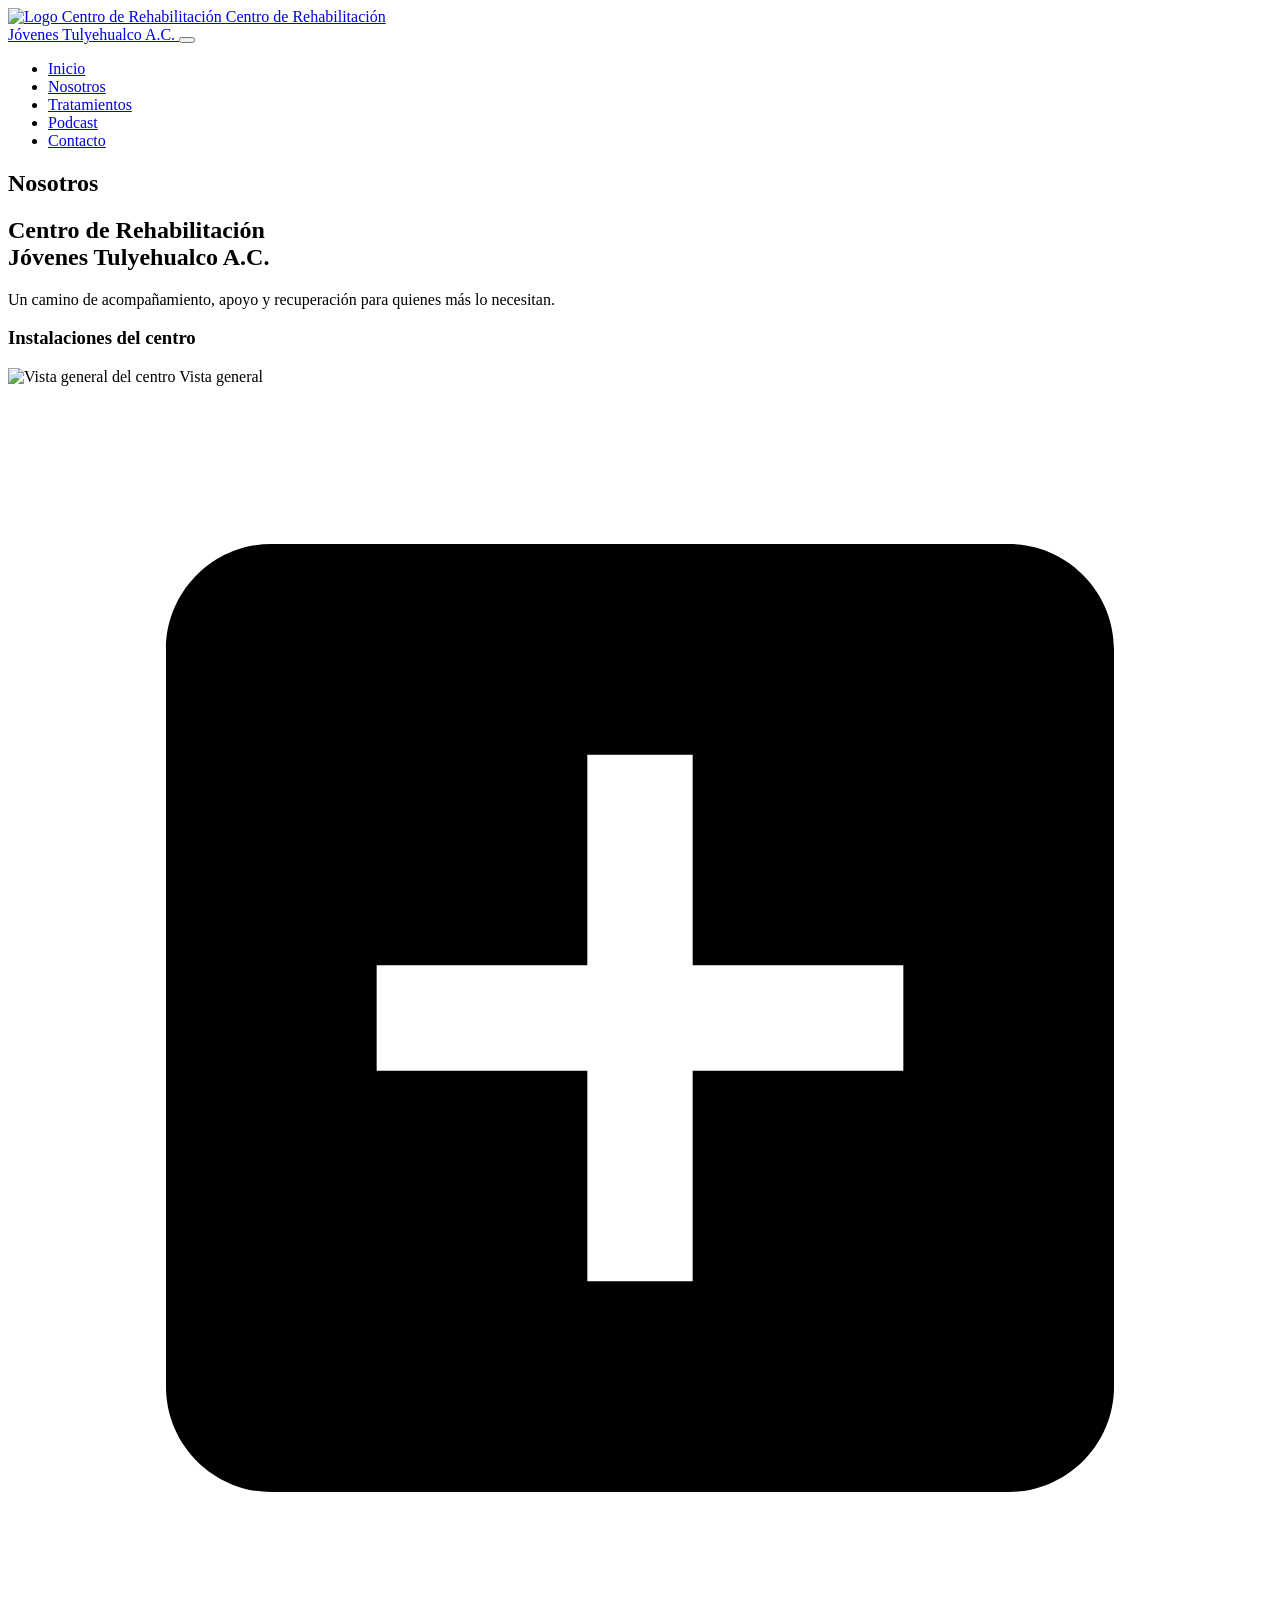
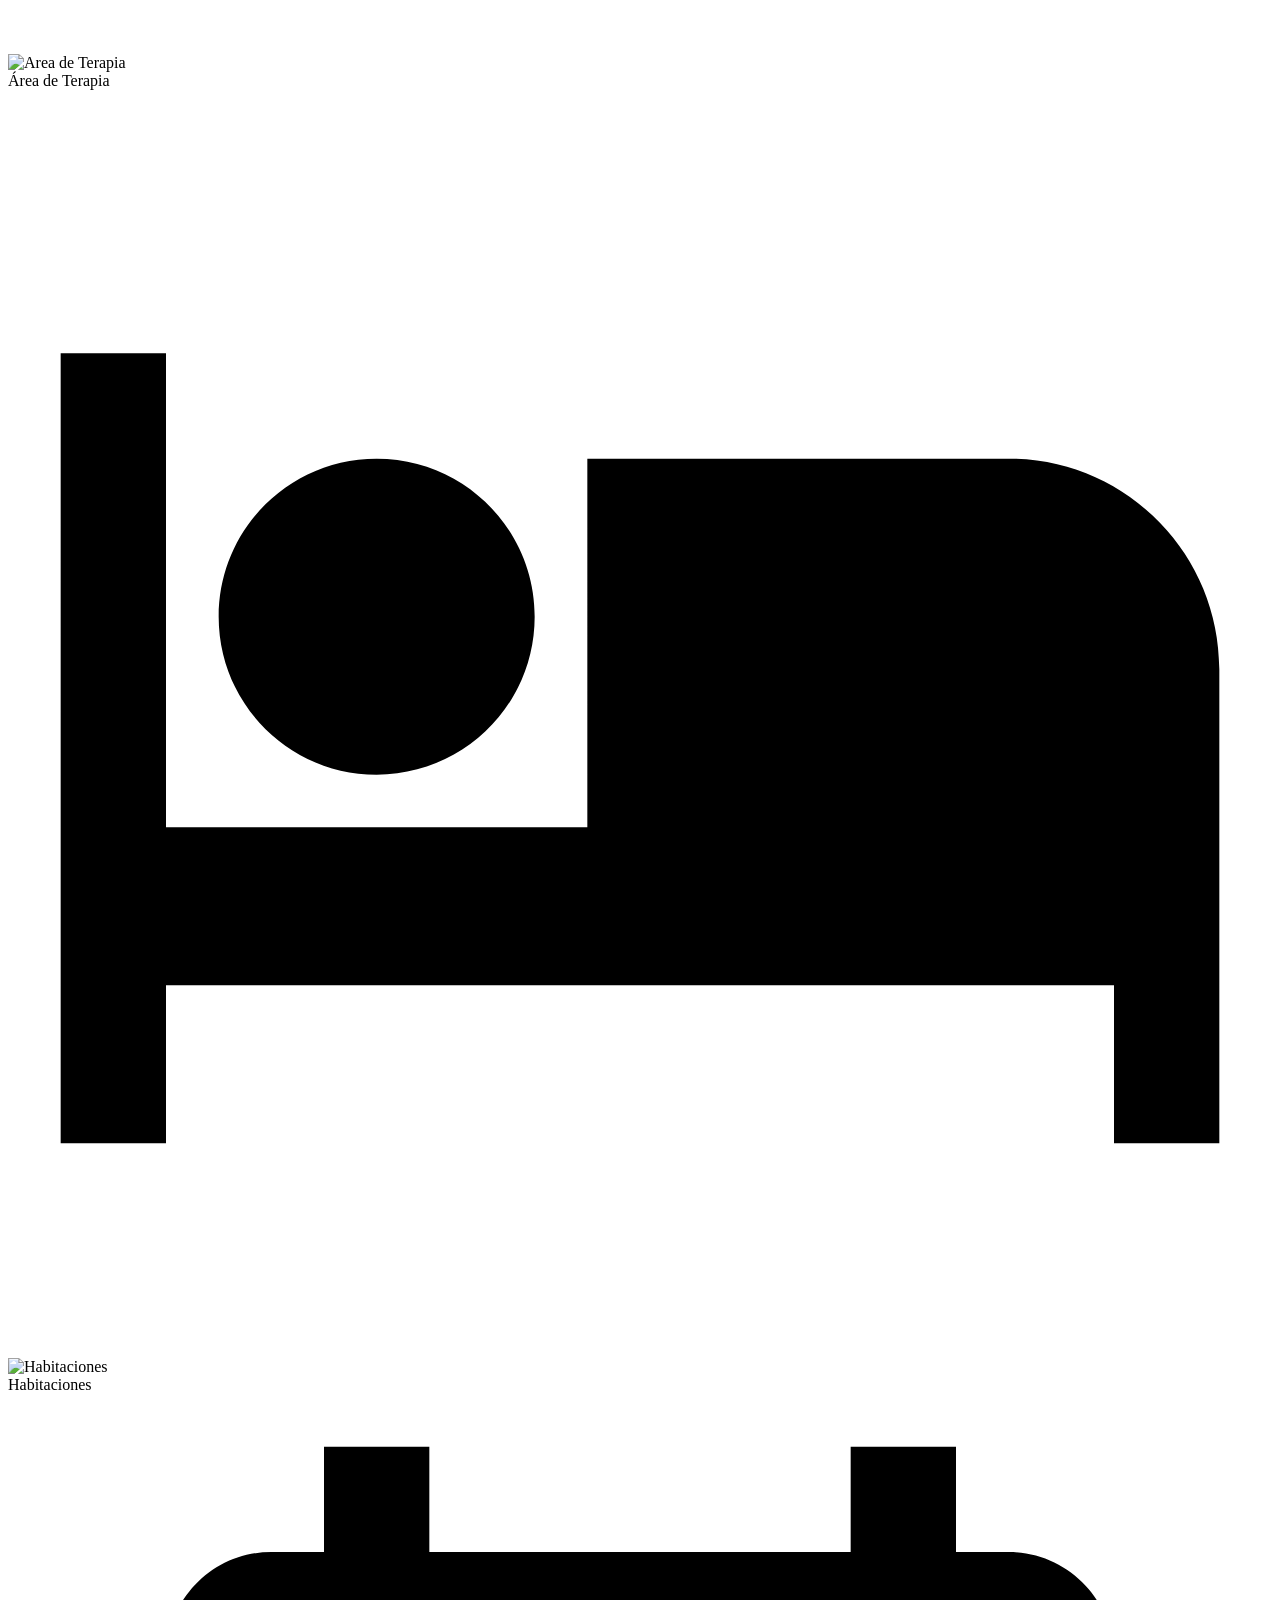
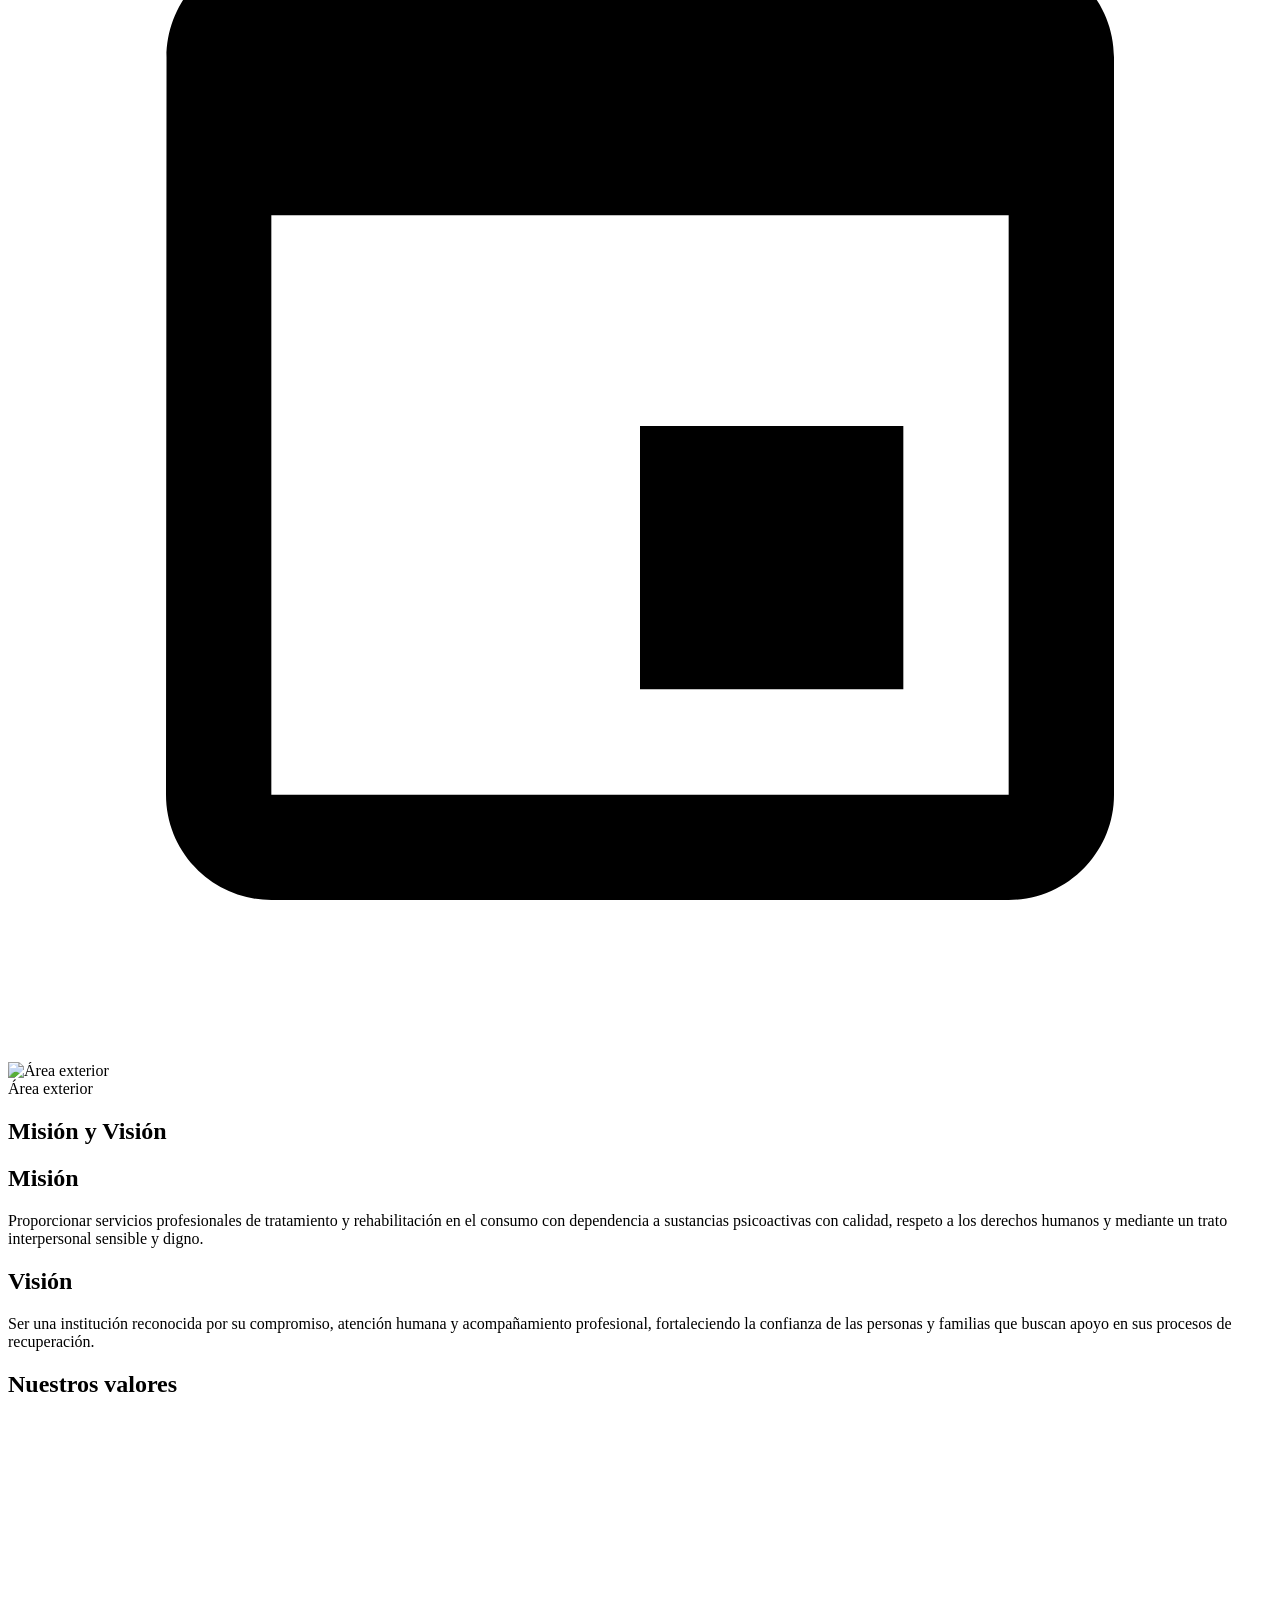
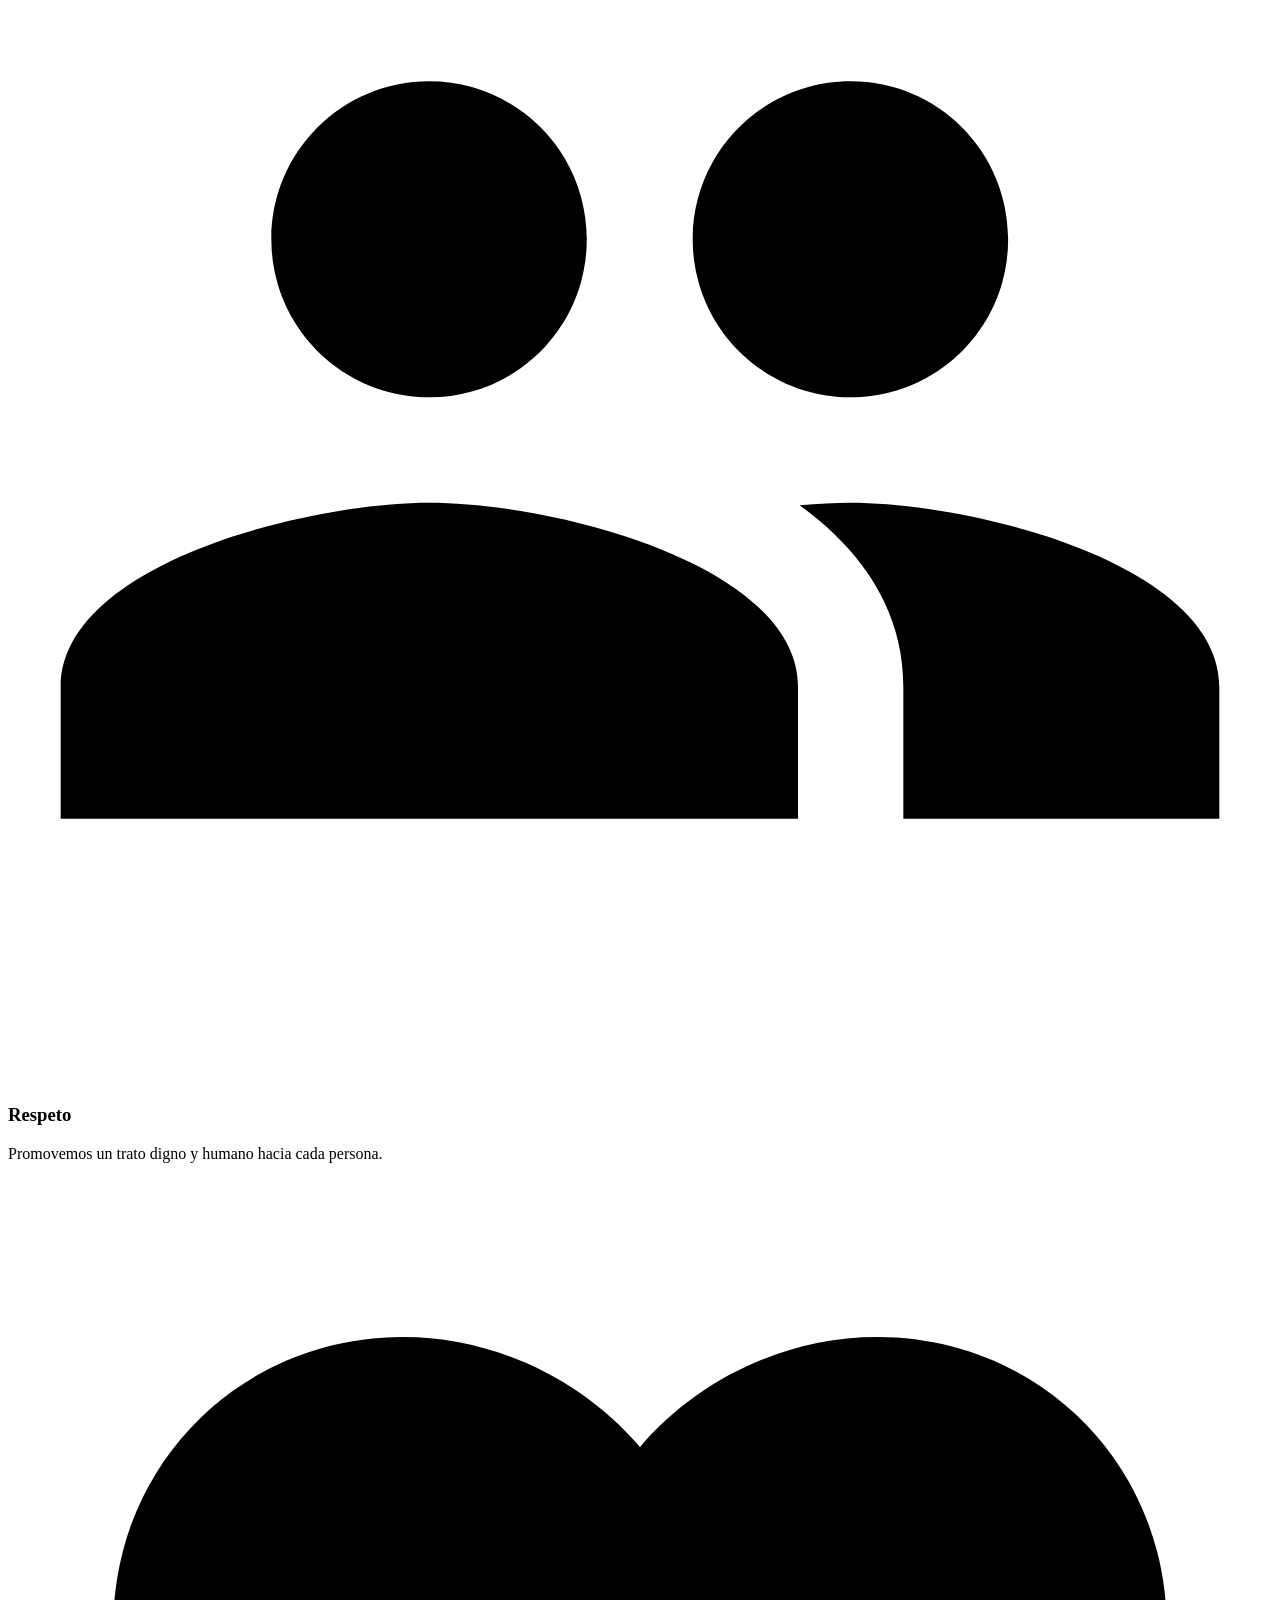
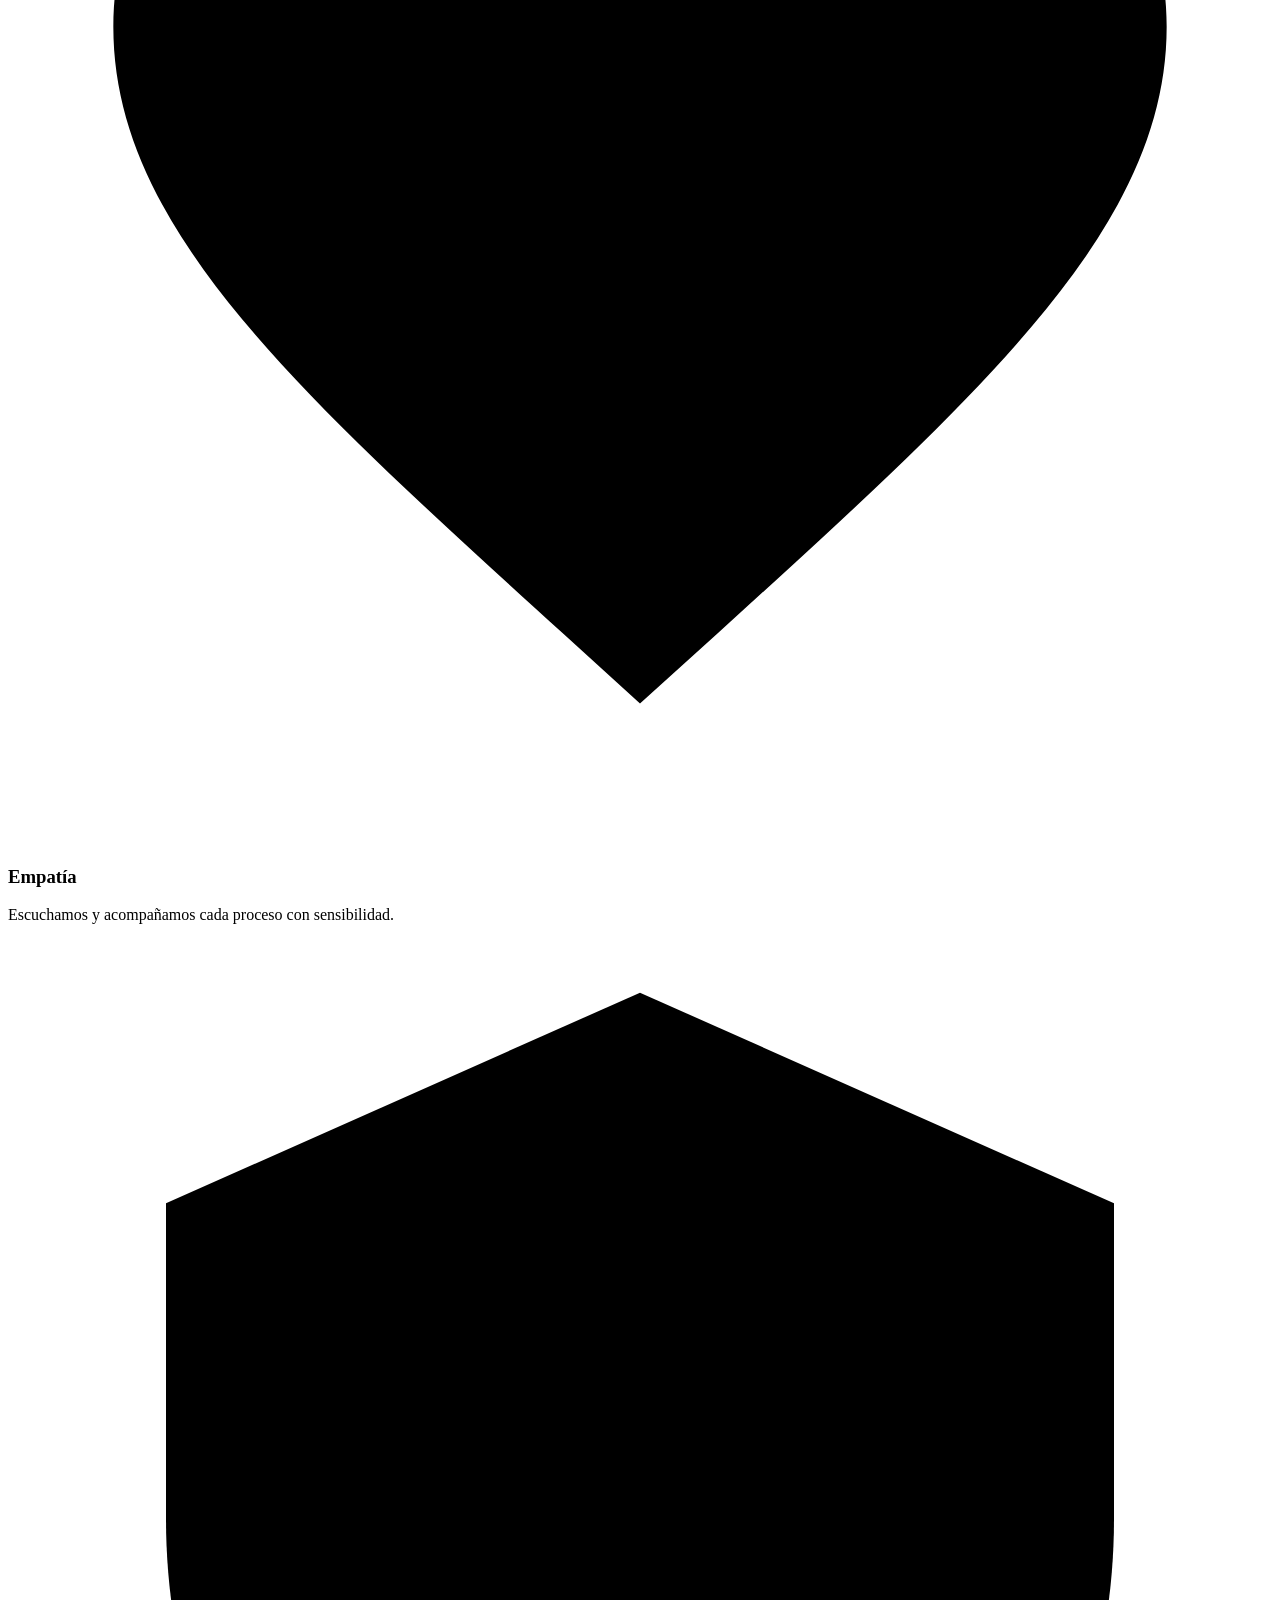
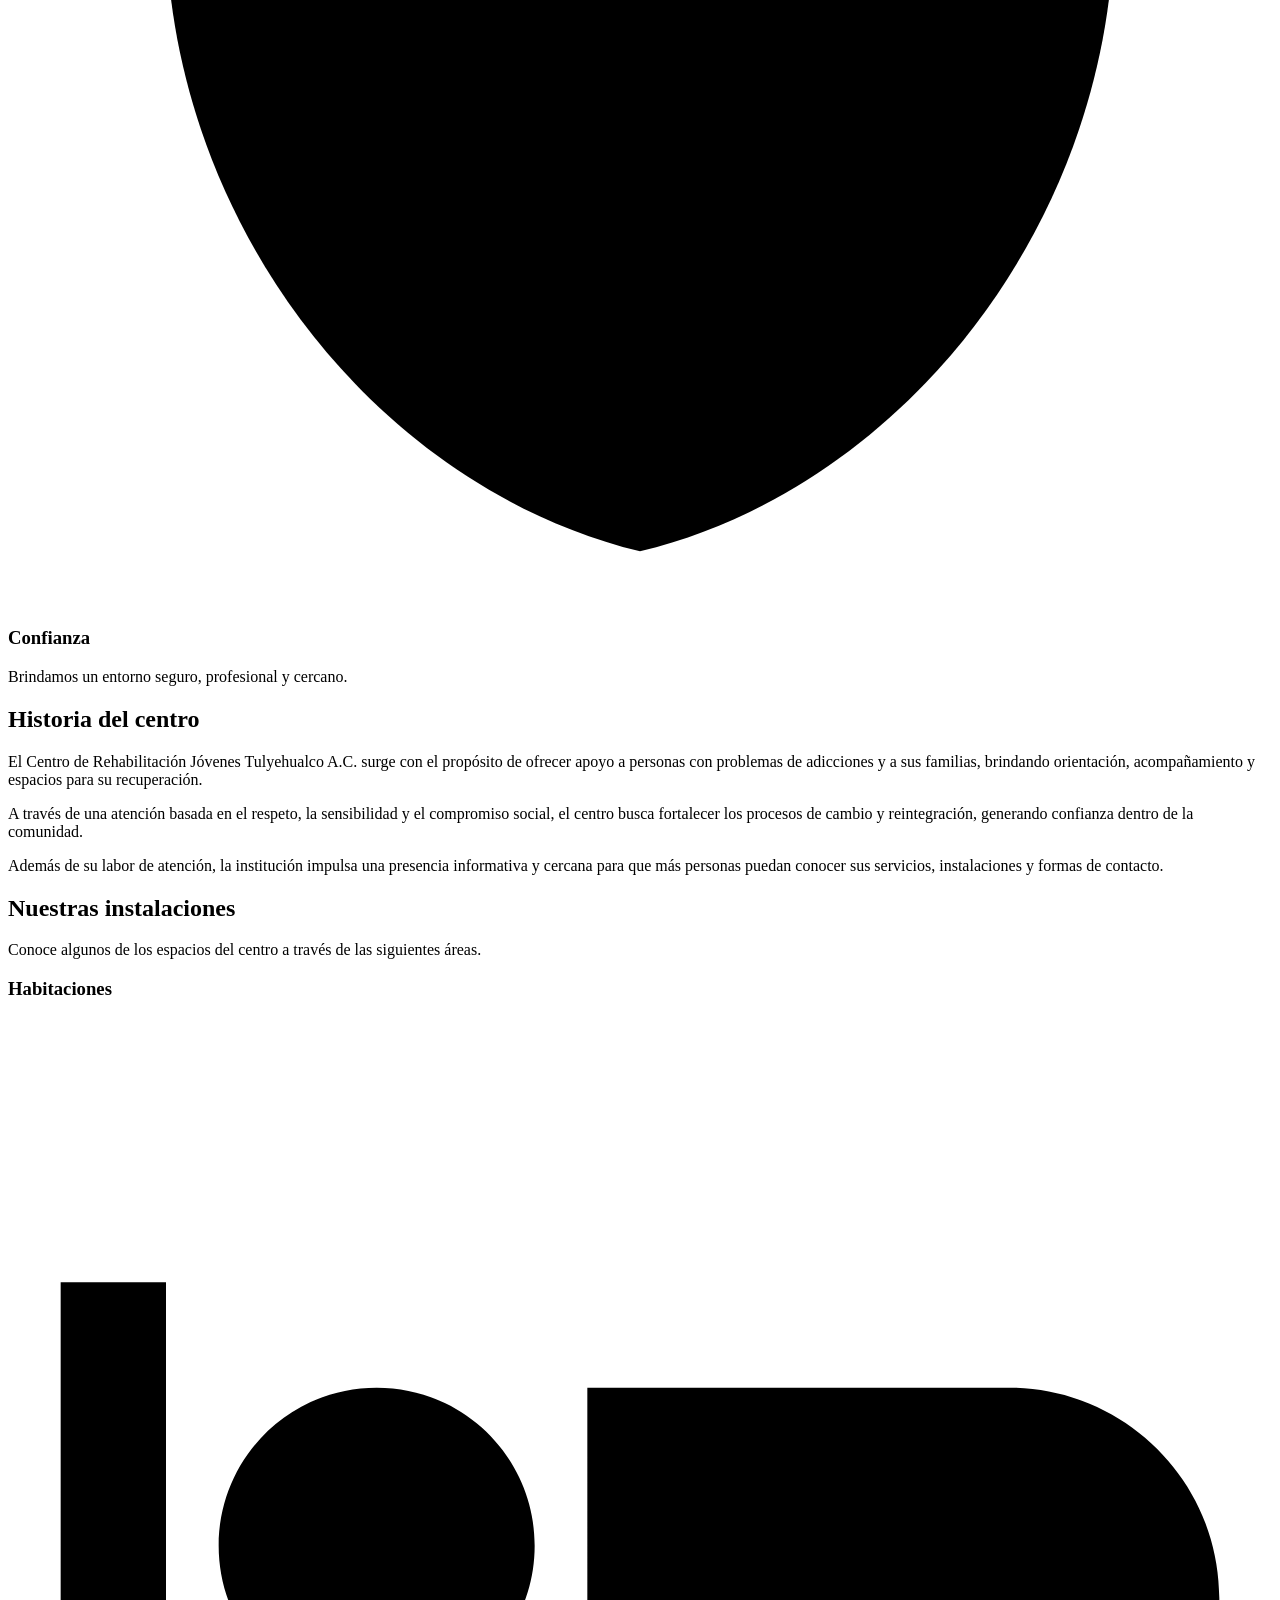
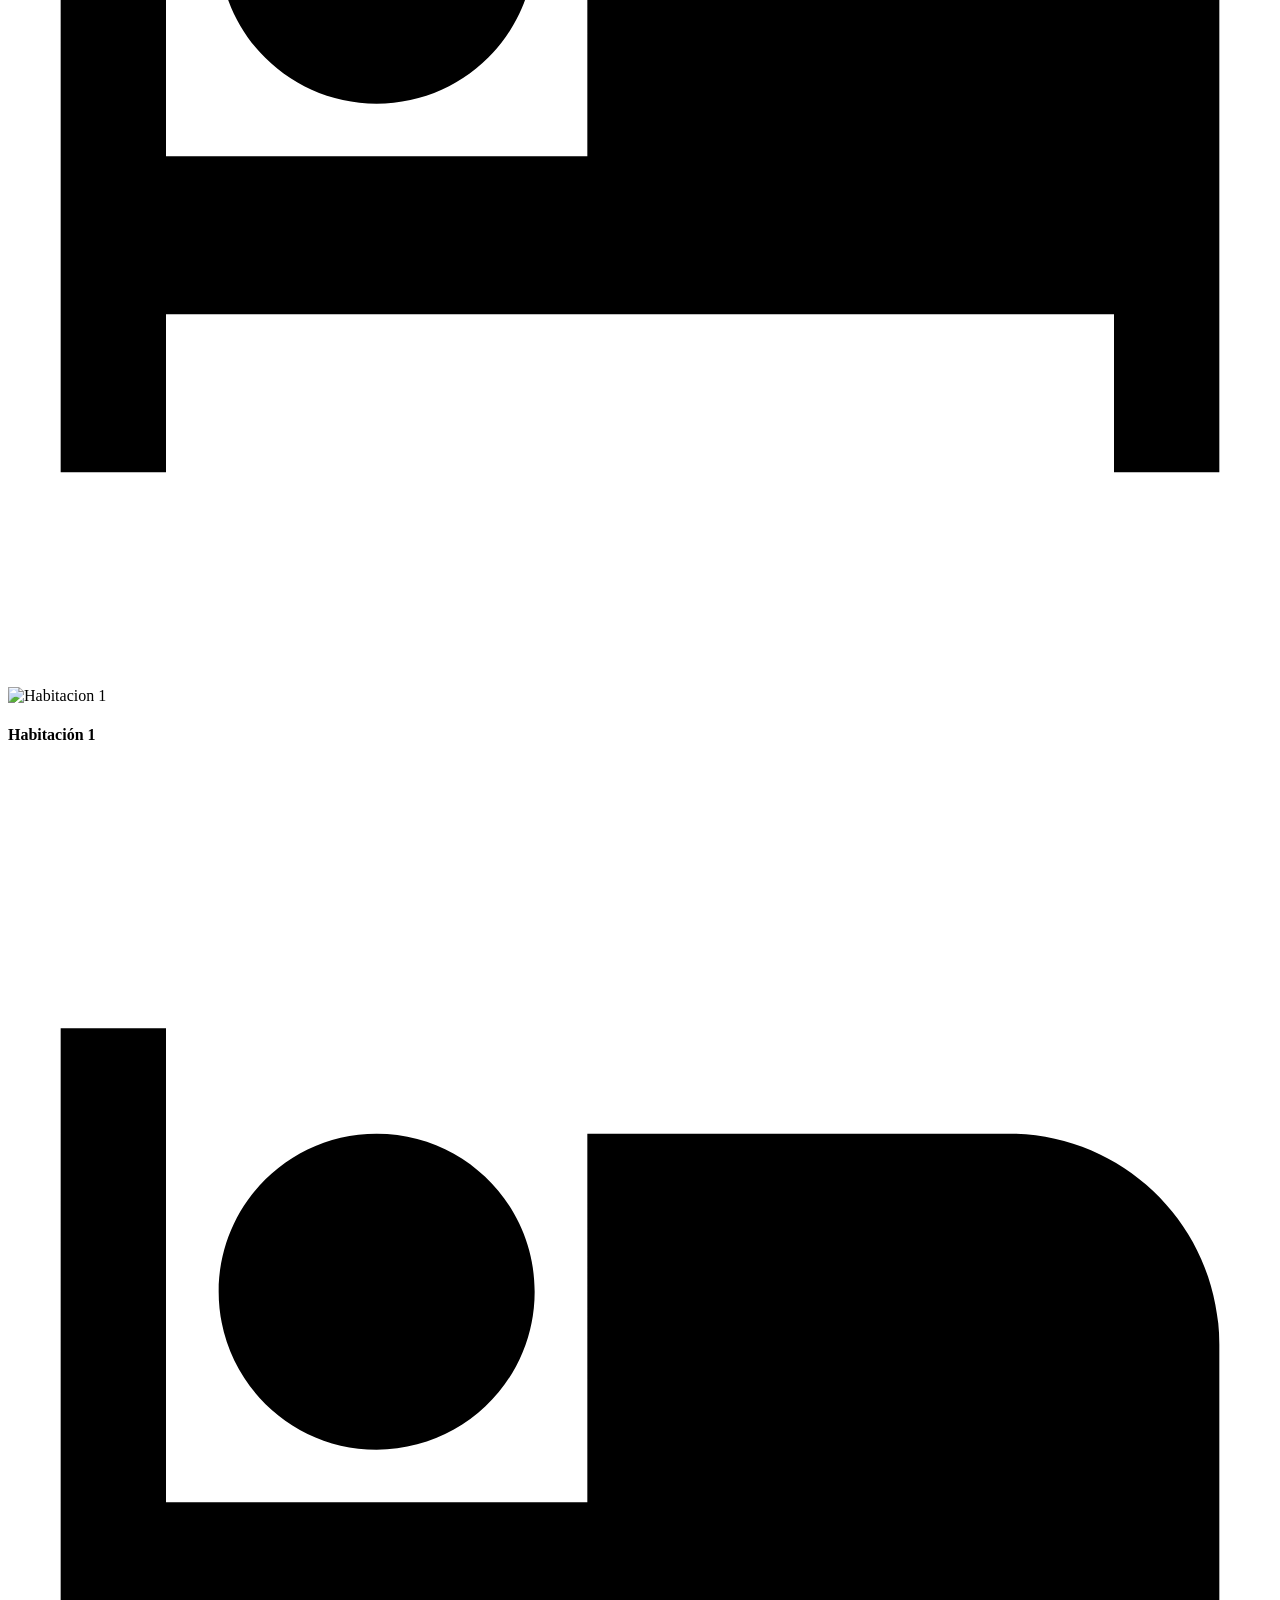
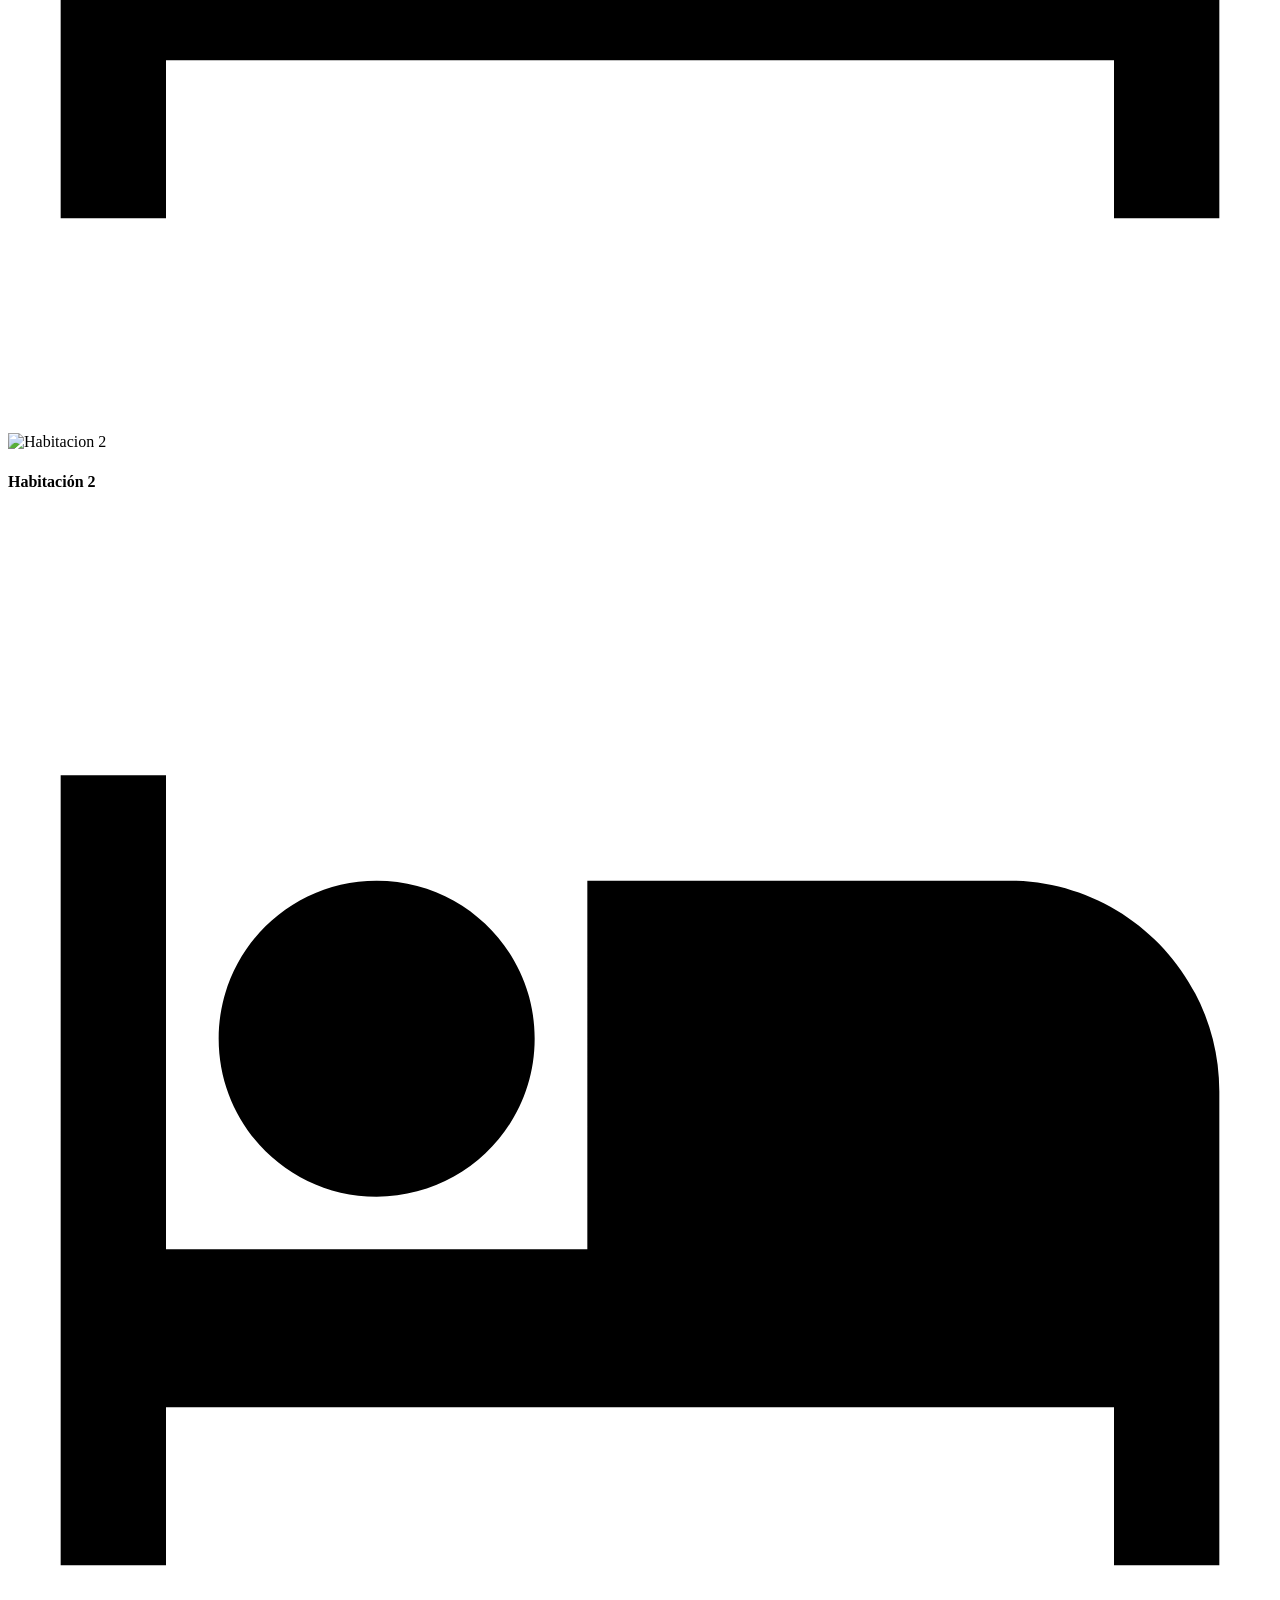
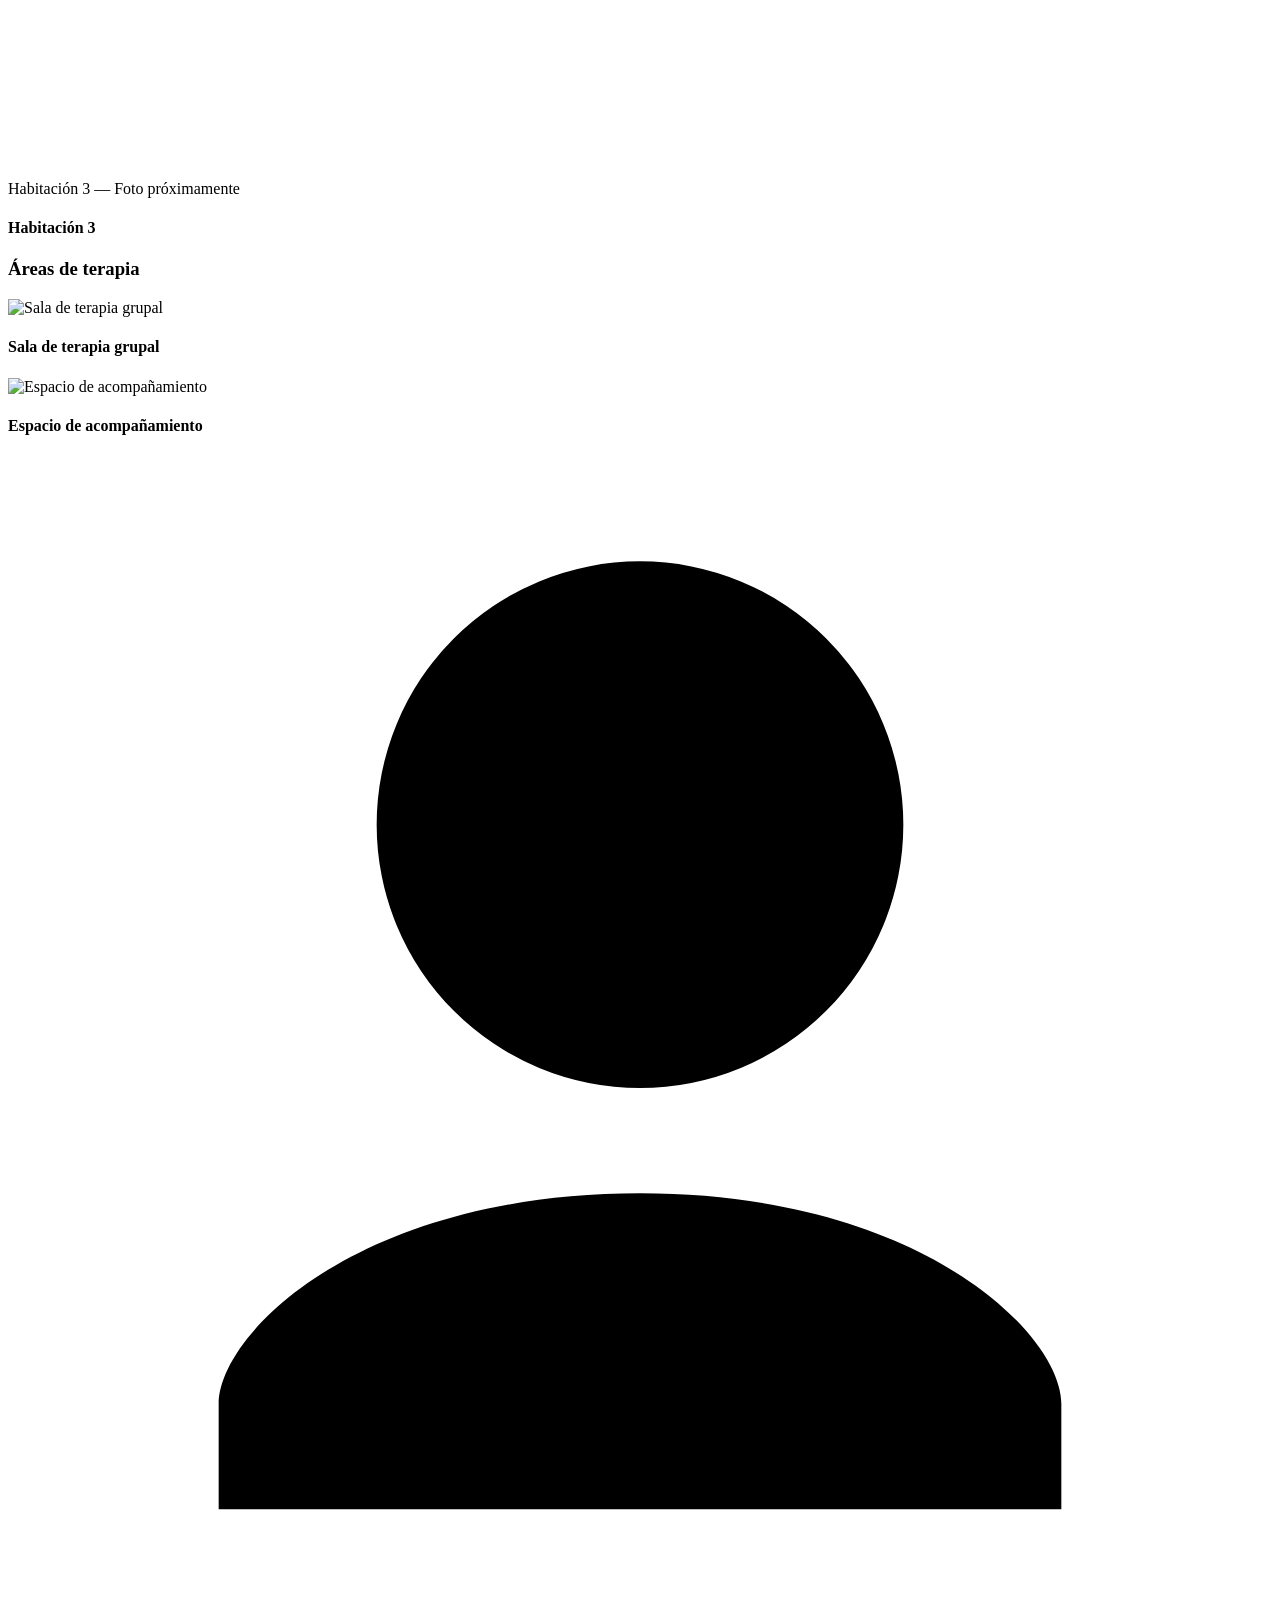
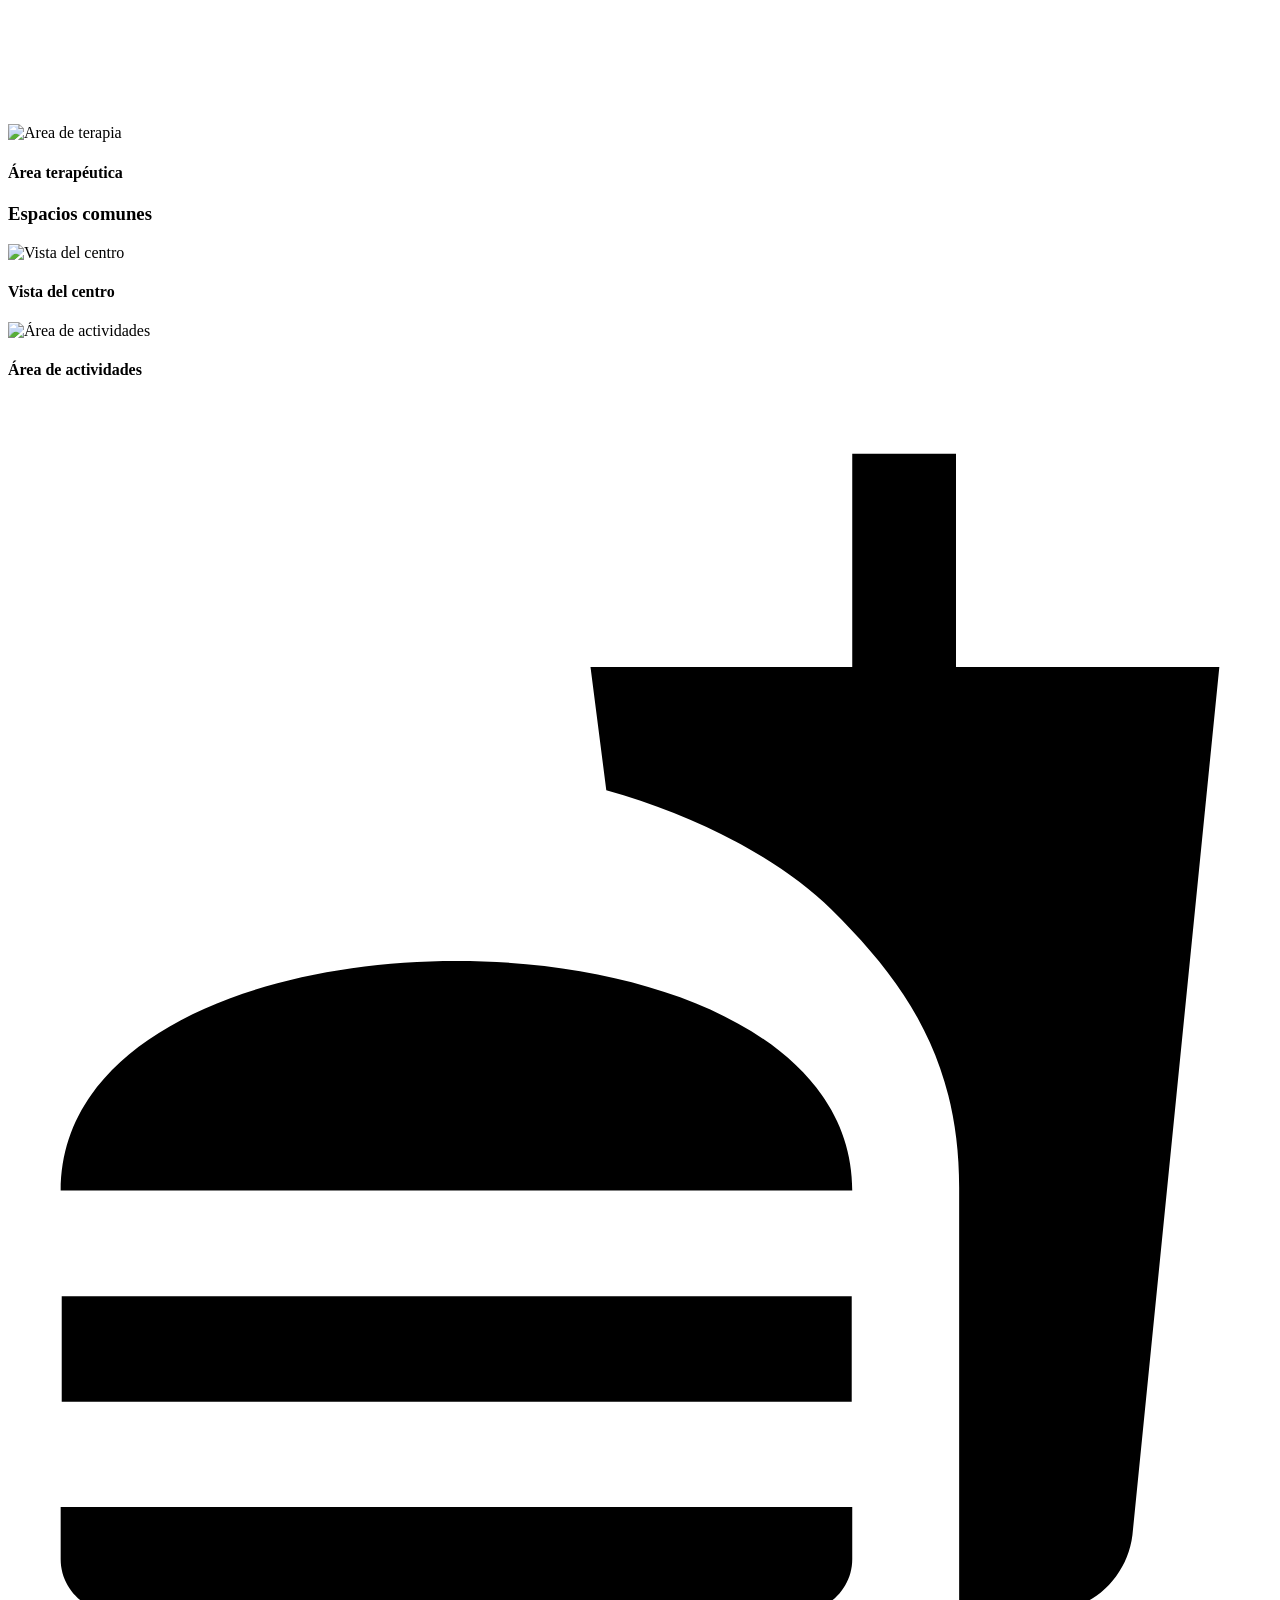
==== nosotros.html @ 0d8b7ade "Add files via upload" ====
<!DOCTYPE html>
<html lang="es">
<head>
  <meta charset="UTF-8">
  <meta name="viewport" content="width=device-width, initial-scale=1.0">
  <title>Nosotros | Centro de Rehabilitación Jóvenes Tulyehualco A.C.</title>
  <link rel="stylesheet" href="CSS/styles.css">
</head>
<body>

  <!-- ===== HEADER ===== -->
  <header>
    <div class="container header-content">
      <a href="index.html" class="logo">
        <img src="img/Logo2.png" alt="Logo Centro de Rehabilitación">
        <span class="logo-texto">Centro de Rehabilitación<br>Jóvenes Tulyehualco A.C.</span>
      </a>
      <button class="nav-toggle" aria-label="Abrir menú" aria-expanded="false">
        <span></span><span></span><span></span>
      </button>
      <nav>
        <ul>
          <li><a href="index.html">Inicio</a></li>
          <li><a href="nosotros.html" class="nav-active">Nosotros</a></li>
          <li><a href="tratamiento.html">Tratamientos</a></li>
          <li><a href="recursos.html">Podcast</a></li>
          <li><a href="contacto.html" class="nav-btn">Contacto</a></li>
        </ul>
      </nav>
    </div>
  </header>

  <!-- ===== HERO NOSOTROS ===== -->
  <section class="hero-nosotros">
    <div class="container nosotros-hero-grid">
      <div class="nosotros-hero-text">
        <h1>Nosotros</h1>
        <h2>Centro de Rehabilitación<br>Jóvenes Tulyehualco A.C.</h2>
        <p>Un camino de acompañamiento, apoyo y recuperación para quienes más lo necesitan.</p>
      </div>

      <div class="nosotros-hero-galeria">
        <h3>Instalaciones del centro</h3>

        <div class="galeria-principal-grid">
          <div class="galeria-principal-item">
            <img src="/img/Nosotros/Vista general.jpg" alt="Vista general del centro">
            <span>Vista general</span>
          </div>

          <div class="galeria-principal-item">
            <div class="img-placeholder">
              <svg class="ph-icon" xmlns="http://www.w3.org/2000/svg" viewBox="0 0 24 24" fill="currentColor"><path d="M19 3H5c-1.1 0-2 .9-2 2v14c0 1.1.9 2 2 2h14c1.1 0 2-.9 2-2V5c0-1.1-.9-2-2-2zm-2 10h-4v4h-2v-4H7v-2h4V7h2v4h4v2z"/></svg>
              <img src="/img/Nosotros/Area de terapia.jpg" alt="Area de Terapia">
            </div>
            <span> Área de Terapia </span>
          </div>

          <div class="galeria-principal-item">
            <div class="img-placeholder">
              <svg class="ph-icon" xmlns="http://www.w3.org/2000/svg" viewBox="0 0 24 24" fill="currentColor"><path d="M7 13c1.66 0 3-1.34 3-3S8.66 7 7 7s-3 1.34-3 3 1.34 3 3 3zm12-6h-8v7H3V5H1v15h2v-3h18v3h2v-9c0-2.21-1.79-4-4-4z"/></svg>
              <img src="/img/Nosotros/Habitaciones.jpg" alt="Habitaciones">
            </div>
            <span>Habitaciones</span>
          </div>

          <div class="galeria-principal-item">
            <div class="img-placeholder">
              <svg class="ph-icon" xmlns="http://www.w3.org/2000/svg" viewBox="0 0 24 24" fill="currentColor"><path d="M17 12h-5v5h5v-5zM16 1v2H8V1H6v2H5c-1.11 0-1.99.9-1.99 2L3 19c0 1.1.89 2 2 2h14c1.1 0 2-.9 2-2V5c0-1.1-.9-2-2-2h-1V1h-2zm3 18H5V8h14v11z"/></svg>
              <img src="/img/Nosotros/Exterior.jpg" alt="Área exterior">
            </div>
            <span>Área exterior</span>
          </div>

        </div>
      </div>
    </div>
  </section>

  <!-- ===== MISIÓN Y VISIÓN ===== -->
  <section class="section info-doble">
    <div class="container">
      <h2 class="section-title">Misión y Visión</h2>
      <div class="doble-grid">
        <div class="info-box">
          <h2>Misión</h2>
          <p>Proporcionar servicios profesionales de tratamiento y rehabilitación en el consumo con dependencia a sustancias psicoactivas con calidad, respeto a los derechos humanos y mediante un trato interpersonal sensible y digno.</p>
        </div>
        <div class="info-box">
          <h2>Visión</h2>
          <p>Ser una institución reconocida por su compromiso, atención humana y acompañamiento profesional, fortaleciendo la confianza de las personas y familias que buscan apoyo en sus procesos de recuperación.</p>
        </div>
      </div>
    </div>
  </section>

  <!-- ===== VALORES E HISTORIA ===== -->
  <section class="section valores-historia">
    <div class="container valores-historia-grid">
      <div class="valores-box">
        <h2>Nuestros valores</h2>
        <div class="valores-grid">
          <div class="valor-card">
            <div class="icono-valor">
              <svg xmlns="http://www.w3.org/2000/svg" viewBox="0 0 24 24" fill="currentColor"><path d="M16 11c1.66 0 2.99-1.34 2.99-3S17.66 5 16 5c-1.66 0-3 1.34-3 3s1.34 3 3 3zm-8 0c1.66 0 2.99-1.34 2.99-3S9.66 5 8 5C6.34 5 5 6.34 5 8s1.34 3 3 3zm0 2c-2.33 0-7 1.17-7 3.5V19h14v-2.5c0-2.33-4.67-3.5-7-3.5zm8 0c-.29 0-.62.02-.97.05 1.16.84 1.97 1.97 1.97 3.45V19h6v-2.5c0-2.33-4.67-3.5-7-3.5z"/></svg>
            </div>
            <h3>Respeto</h3>
            <p>Promovemos un trato digno y humano hacia cada persona.</p>
          </div>
          <div class="valor-card">
            <div class="icono-valor">
              <svg xmlns="http://www.w3.org/2000/svg" viewBox="0 0 24 24" fill="currentColor"><path d="M12 21.35l-1.45-1.32C5.4 15.36 2 12.28 2 8.5 2 5.42 4.42 3 7.5 3c1.74 0 3.41.81 4.5 2.09C13.09 3.81 14.76 3 16.5 3 19.58 3 22 5.42 22 8.5c0 3.78-3.4 6.86-8.55 11.54L12 21.35z"/></svg>
            </div>
            <h3>Empatía</h3>
            <p>Escuchamos y acompañamos cada proceso con sensibilidad.</p>
          </div>
          <div class="valor-card">
            <div class="icono-valor">
              <svg xmlns="http://www.w3.org/2000/svg" viewBox="0 0 24 24" fill="currentColor"><path d="M12 1L3 5v6c0 5.55 3.84 10.74 9 12 5.16-1.26 9-6.45 9-12V5l-9-4z"/></svg>
            </div>
            <h3>Confianza</h3>
            <p>Brindamos un entorno seguro, profesional y cercano.</p>
          </div>
        </div>
      </div>

      <div class="historia-box">
        <h2>Historia del centro</h2>
        <p>El Centro de Rehabilitación Jóvenes Tulyehualco A.C. surge con el propósito de ofrecer apoyo a personas con problemas de adicciones y a sus familias, brindando orientación, acompañamiento y espacios para su recuperación.</p>
        <p>A través de una atención basada en el respeto, la sensibilidad y el compromiso social, el centro busca fortalecer los procesos de cambio y reintegración, generando confianza dentro de la comunidad.</p>
        <p>Además de su labor de atención, la institución impulsa una presencia informativa y cercana para que más personas puedan conocer sus servicios, instalaciones y formas de contacto.</p>
      </div>
    </div>
  </section>

  <!-- ===== INSTALACIONES ===== -->
  <section class="section instalaciones-section">
    <div class="container">
      <h2 class="section-title">Nuestras instalaciones</h2>
      <p class="instalaciones-texto">Conoce algunos de los espacios del centro a través de las siguientes áreas.</p>

      <div class="galeria-bloque">
        <h3 class="galeria-subtitulo">Habitaciones</h3>
        <div class="galeria-grid">
          <div class="galeria-item">
            <div class="img-placeholder img-placeholder-tall">
              <svg class="ph-icon" xmlns="http://www.w3.org/2000/svg" viewBox="0 0 24 24" fill="currentColor"><path d="M7 13c1.66 0 3-1.34 3-3S8.66 7 7 7s-3 1.34-3 3 1.34 3 3 3zm12-6h-8v7H3V5H1v15h2v-3h18v3h2v-9c0-2.21-1.79-4-4-4z"/></svg>
              <img src="/img/Nosotros/Habitaciones.jpg" alt="Habitacion 1">
            </div>
            <h4>Habitación 1</h4>
          </div>

          <div class="galeria-item">
            <div class="img-placeholder img-placeholder-tall">
              <svg class="ph-icon" xmlns="http://www.w3.org/2000/svg" viewBox="0 0 24 24" fill="currentColor"><path d="M7 13c1.66 0 3-1.34 3-3S8.66 7 7 7s-3 1.34-3 3 1.34 3 3 3zm12-6h-8v7H3V5H1v15h2v-3h18v3h2v-9c0-2.21-1.79-4-4-4z"/></svg>
              <img src="/img/Habitaciones/Habitacion 1.jpg" alt="Habitacion 2">
            </div>
            <h4>Habitación 2</h4>
          </div>

          <div class="galeria-item">
            <div class="img-placeholder img-placeholder-tall">
              <svg class="ph-icon" xmlns="http://www.w3.org/2000/svg" viewBox="0 0 24 24" fill="currentColor"><path d="M7 13c1.66 0 3-1.34 3-3S8.66 7 7 7s-3 1.34-3 3 1.34 3 3 3zm12-6h-8v7H3V5H1v15h2v-3h18v3h2v-9c0-2.21-1.79-4-4-4z"/></svg>
              <span>Habitación 3 — Foto próximamente</span>
            </div>
            <h4>Habitación 3</h4>
          </div>
        </div>
      </div>

      <div class="galeria-bloque">
        <h3 class="galeria-subtitulo">Áreas de terapia</h3>
        <div class="galeria-grid">
          <div class="galeria-item">
            <img src="img/Areas de terapia/Sala de terapia.jpg" alt="Sala de terapia grupal">
            <h4>Sala de terapia grupal</h4>
          </div>
          <div class="galeria-item">
            <img src="img/Areas de terapia/Terapia grupal.jpg" alt="Espacio de acompañamiento">
            <h4>Espacio de acompañamiento</h4>
          </div>
          <div class="galeria-item">
            <div class="img-placeholder img-placeholder-tall">
              <svg class="ph-icon" xmlns="http://www.w3.org/2000/svg" viewBox="0 0 24 24" fill="currentColor"><path d="M12 2a5 5 0 1 1 0 10A5 5 0 0 1 12 2zm0 12c5.33 0 8 2.67 8 4v2H4v-2c0-1.33 2.67-4 8-4z"/></svg>
              <img src="img/Areas de terapia/Area de terapia.jpg" alt="Area de terapia">
            </div>
            <h4>Área terapéutica</h4>
          </div>
        </div>
      </div>

      <div class="galeria-bloque">
        <h3 class="galeria-subtitulo">Espacios comunes</h3>
        <div class="galeria-grid">
          <div class="galeria-item">
            <img src="img/Nosotros/Vista general.jpg" alt="Vista del centro">
            <h4>Vista del centro</h4>
          </div>
          <div class="galeria-item">
            <img src="img/Espacios comunes/Jardin.jpg" alt="Área de actividades">
            <h4>Área de actividades</h4>
          </div>
          <div class="galeria-item">
            <div class="img-placeholder img-placeholder-tall">
              <svg class="ph-icon" xmlns="http://www.w3.org/2000/svg" viewBox="0 0 24 24" fill="currentColor"><path d="M18.06 22.99h1.66c.84 0 1.53-.64 1.63-1.46L23 5.05h-5V1h-1.97v4.05h-4.97l.3 2.34c1.71.47 3.31 1.32 4.27 2.26 1.44 1.42 2.43 2.89 2.43 5.29v8.05zM1 21.99V21h15.03v.99c0 .55-.45 1-1.01 1H2.01c-.56 0-1.01-.45-1.01-1zm15.03-7c0-5.81-15.03-5.81-15.03 0h15.03zM1.02 17h15v2h-15z"/></svg>
              <img src="img/Espacios comunes/Cocina.jpg" alt="Cocina">
            </div>
            <h4>Cocina</h4>
          </div>
        </div>
      </div>
    </div>
  </section>

  <!-- ===== FOOTER ===== -->
  <footer>
    <div class="container">
      <div class="footer-main">
        <div class="footer-logo-wrap">
          <img src="img/Logo2.png" alt="Logo">
          <span class="footer-nombre">Centro de Rehabilitación Jóvenes Tulyehualco A.C.</span>
        </div>
        <div class="footer-datos">
          <span>
            <svg class="footer-icon" xmlns="http://www.w3.org/2000/svg" viewBox="0 0 24 24" fill="currentColor"><path d="M6.6 10.8c1.4 2.8 3.8 5.1 6.6 6.6l2.2-2.2c.3-.3.7-.4 1-.2 1.1.4 2.3.6 3.6.6.6 0 1 .4 1 1V20c0 .6-.4 1-1 1-9.4 0-17-7.6-17-17 0-.6.4-1 1-1h3.5c.6 0 1 .4 1 1 0 1.3.2 2.5.6 3.6.1.3 0 .7-.2 1L6.6 10.8z"/></svg>
            55 3962 9887 / 55 7021 5674
          </span>
          <span>
            <svg class="footer-icon" xmlns="http://www.w3.org/2000/svg" viewBox="0 0 24 24" fill="currentColor"><path d="M12 2C8.13 2 5 5.13 5 9c0 5.25 7 13 7 13s7-7.75 7-13c0-3.87-3.13-7-7-7zm0 9.5c-1.38 0-2.5-1.12-2.5-2.5s1.12-2.5 2.5-2.5 2.5 1.12 2.5 2.5-1.12 2.5-2.5 2.5z"/></svg>
            San Rafael Atlixco 65, La Asunción, Tláhuac, CDMX
          </span>
          <span>
            <svg class="footer-icon" xmlns="http://www.w3.org/2000/svg" viewBox="0 0 24 24" fill="currentColor"><path d="M20 4H4c-1.1 0-2 .9-2 2v12c0 1.1.9 2 2 2h16c1.1 0 2-.9 2-2V6c0-1.1-.9-2-2-2zm0 4l-8 5-8-5V6l8 5 8-5v2z"/></svg>
            centroderehabilitacionjovenes@gmail.com
          </span>
        </div>
        <div class="footer-social">
          <a href="https://wa.me/525539629887" class="social-btn" title="WhatsApp" target="_blank" rel="noopener">
            <svg xmlns="http://www.w3.org/2000/svg" viewBox="0 0 24 24" fill="currentColor"><path d="M17.472 14.382c-.297-.149-1.758-.867-2.03-.967-.273-.099-.471-.148-.67.15-.197.297-.767.966-.94 1.164-.173.199-.347.223-.644.075-.297-.15-1.255-.463-2.39-1.475-.883-.788-1.48-1.761-1.653-2.059-.173-.297-.018-.458.13-.606.134-.133.298-.347.446-.52.149-.174.198-.298.298-.497.099-.198.05-.371-.025-.52-.075-.149-.669-1.612-.916-2.207-.242-.579-.487-.5-.669-.51-.173-.008-.371-.01-.57-.01-.198 0-.52.074-.792.372-.272.297-1.04 1.016-1.04 2.479 0 1.462 1.065 2.875 1.213 3.074.149.198 2.096 3.2 5.077 4.487.709.306 1.262.489 1.694.625.712.227 1.36.195 1.871.118.571-.085 1.758-.719 2.006-1.413.248-.694.248-1.289.173-1.413-.074-.124-.272-.198-.57-.347m-5.421 7.403h-.004a9.87 9.87 0 0 1-5.031-1.378l-.361-.214-3.741.982.998-3.648-.235-.374a9.86 9.86 0 0 1-1.51-5.26c.001-5.45 4.436-9.884 9.888-9.884 2.64 0 5.122 1.03 6.988 2.898a9.825 9.825 0 0 1 2.893 6.994c-.003 5.45-4.437 9.884-9.885 9.884m8.413-18.297A11.815 11.815 0 0 0 12.05 0C5.495 0 .16 5.335.157 11.892c0 2.096.547 4.142 1.588 5.945L.057 24l6.305-1.654a11.882 11.882 0 0 0 5.683 1.448h.005c6.554 0 11.89-5.335 11.893-11.893a11.821 11.821 0 0 0-3.48-8.413z"/></svg>
          </a>
          <a href="mailto:centroderehabilitacionjovenes@gmail.com" class="social-btn" title="Email">
            <svg xmlns="http://www.w3.org/2000/svg" viewBox="0 0 24 24" fill="currentColor"><path d="M20 4H4c-1.1 0-2 .9-2 2v12c0 1.1.9 2 2 2h16c1.1 0 2-.9 2-2V6c0-1.1-.9-2-2-2zm0 4l-8 5-8-5V6l8 5 8-5v2z"/></svg>
          </a>
          <a href="#" class="social-btn" title="Facebook">
            <svg xmlns="http://www.w3.org/2000/svg" viewBox="0 0 24 24" fill="currentColor"><path d="M24 12.073c0-6.627-5.373-12-12-12s-12 5.373-12 12c0 5.99 4.388 10.954 10.125 11.854v-8.385H7.078v-3.47h3.047V9.43c0-3.007 1.792-4.669 4.533-4.669 1.312 0 2.686.235 2.686.235v2.953H15.83c-1.491 0-1.956.925-1.956 1.874v2.25h3.328l-.532 3.47h-2.796v8.385C19.612 23.027 24 18.062 24 12.073z"/></svg>
          </a>
        </div>
      </div>
    </div>
    <div class="footer-copy">
      &copy; 2026 Centro de Rehabilitación Jóvenes Tulyehualco A.C. &middot; Todos los derechos reservados.
    </div>
  </footer>

  <script src="JS/nav.js"></script>
</body>
</html>
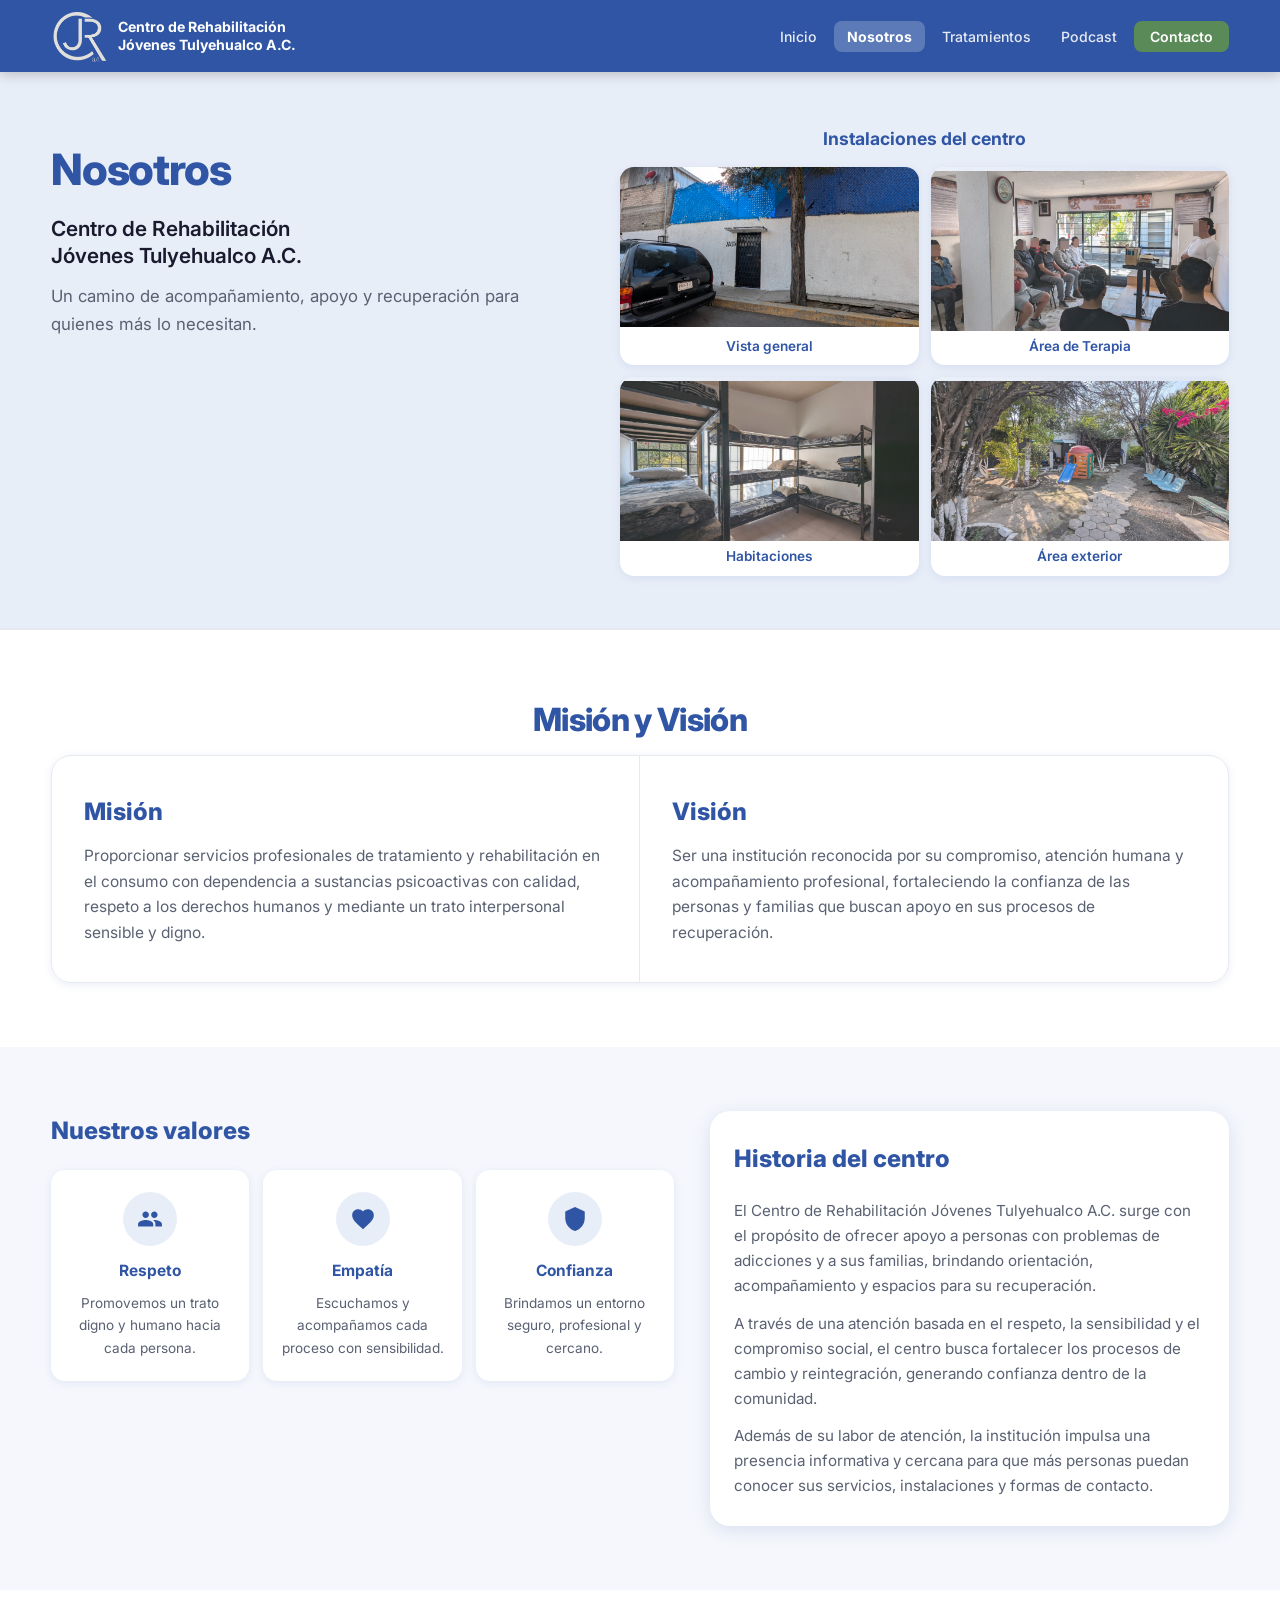
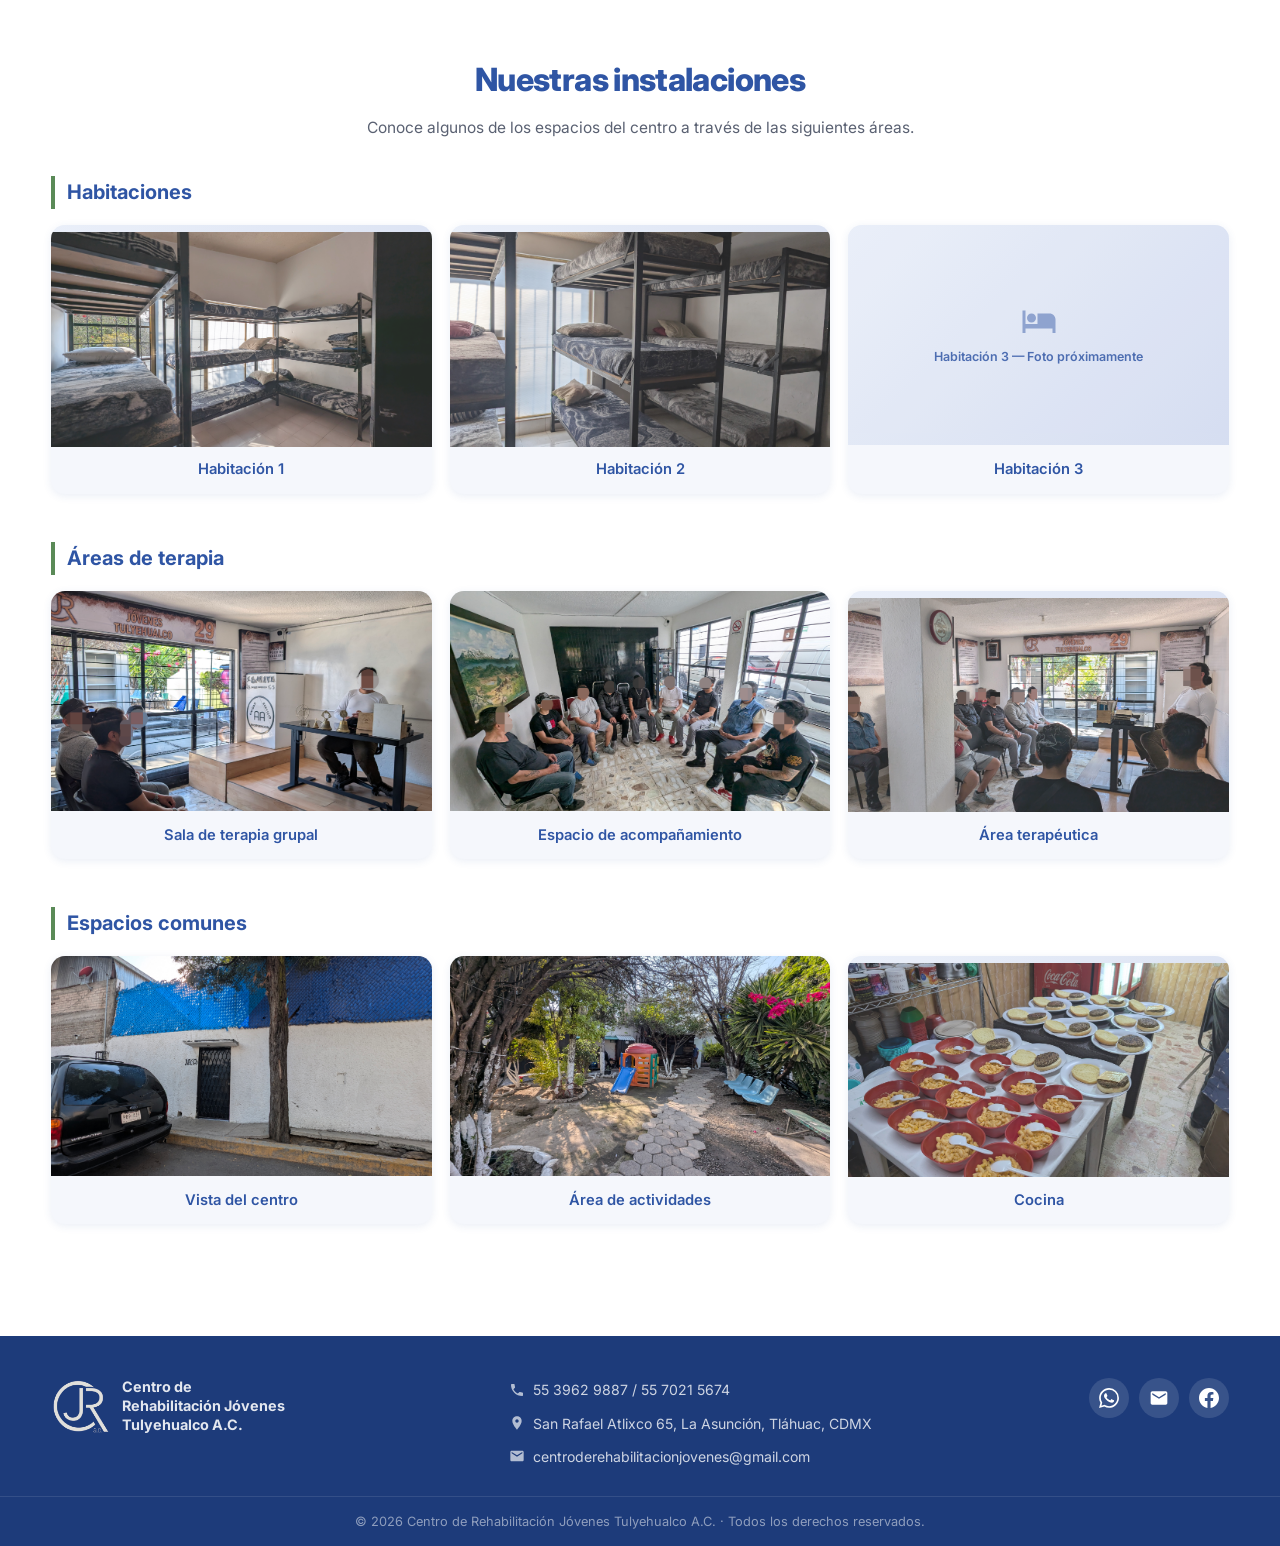
==== commit ac8c3d14: "Add files via upload" ====
--- a/nosotros.html
+++ b/nosotros.html
@@ -44,14 +44,14 @@
 
         <div class="galeria-principal-grid">
           <div class="galeria-principal-item">
-            <img src="/img/Nosotros/Vista general.jpg" alt="Vista general del centro">
+            <img src="/img/Vista general.jpg" alt="Vista general del centro">
             <span>Vista general</span>
           </div>
 
           <div class="galeria-principal-item">
             <div class="img-placeholder">
               <svg class="ph-icon" xmlns="http://www.w3.org/2000/svg" viewBox="0 0 24 24" fill="currentColor"><path d="M19 3H5c-1.1 0-2 .9-2 2v14c0 1.1.9 2 2 2h14c1.1 0 2-.9 2-2V5c0-1.1-.9-2-2-2zm-2 10h-4v4h-2v-4H7v-2h4V7h2v4h4v2z"/></svg>
-              <img src="/img/Nosotros/Area de terapia.jpg" alt="Area de Terapia">
+              <img src="/img/Area de terapia.jpg" alt="Area de Terapia">
             </div>
             <span> Área de Terapia </span>
           </div>
@@ -59,7 +59,7 @@
           <div class="galeria-principal-item">
             <div class="img-placeholder">
               <svg class="ph-icon" xmlns="http://www.w3.org/2000/svg" viewBox="0 0 24 24" fill="currentColor"><path d="M7 13c1.66 0 3-1.34 3-3S8.66 7 7 7s-3 1.34-3 3 1.34 3 3 3zm12-6h-8v7H3V5H1v15h2v-3h18v3h2v-9c0-2.21-1.79-4-4-4z"/></svg>
-              <img src="/img/Nosotros/Habitaciones.jpg" alt="Habitaciones">
+              <img src="/img/Habitaciones.jpg" alt="Habitaciones">
             </div>
             <span>Habitaciones</span>
           </div>
@@ -67,7 +67,7 @@
           <div class="galeria-principal-item">
             <div class="img-placeholder">
               <svg class="ph-icon" xmlns="http://www.w3.org/2000/svg" viewBox="0 0 24 24" fill="currentColor"><path d="M17 12h-5v5h5v-5zM16 1v2H8V1H6v2H5c-1.11 0-1.99.9-1.99 2L3 19c0 1.1.89 2 2 2h14c1.1 0 2-.9 2-2V5c0-1.1-.9-2-2-2h-1V1h-2zm3 18H5V8h14v11z"/></svg>
-              <img src="/img/Nosotros/Exterior.jpg" alt="Área exterior">
+              <img src="/img/Exterior.jpg" alt="Área exterior">
             </div>
             <span>Área exterior</span>
           </div>
@@ -145,7 +145,7 @@
           <div class="galeria-item">
             <div class="img-placeholder img-placeholder-tall">
               <svg class="ph-icon" xmlns="http://www.w3.org/2000/svg" viewBox="0 0 24 24" fill="currentColor"><path d="M7 13c1.66 0 3-1.34 3-3S8.66 7 7 7s-3 1.34-3 3 1.34 3 3 3zm12-6h-8v7H3V5H1v15h2v-3h18v3h2v-9c0-2.21-1.79-4-4-4z"/></svg>
-              <img src="/img/Nosotros/Habitaciones.jpg" alt="Habitacion 1">
+              <img src="/img/Habitaciones.jpg" alt="Habitacion 1">
             </div>
             <h4>Habitación 1</h4>
           </div>
@@ -153,7 +153,7 @@
           <div class="galeria-item">
             <div class="img-placeholder img-placeholder-tall">
               <svg class="ph-icon" xmlns="http://www.w3.org/2000/svg" viewBox="0 0 24 24" fill="currentColor"><path d="M7 13c1.66 0 3-1.34 3-3S8.66 7 7 7s-3 1.34-3 3 1.34 3 3 3zm12-6h-8v7H3V5H1v15h2v-3h18v3h2v-9c0-2.21-1.79-4-4-4z"/></svg>
-              <img src="/img/Habitaciones/Habitacion 1.jpg" alt="Habitacion 2">
+              <img src="/img/Habitacion 1.jpg" alt="Habitacion 2">
             </div>
             <h4>Habitación 2</h4>
           </div>
@@ -172,17 +172,17 @@
         <h3 class="galeria-subtitulo">Áreas de terapia</h3>
         <div class="galeria-grid">
           <div class="galeria-item">
-            <img src="img/Areas de terapia/Sala de terapia.jpg" alt="Sala de terapia grupal">
+            <img src="img/Sala de terapia.jpg" alt="Sala de terapia grupal">
             <h4>Sala de terapia grupal</h4>
           </div>
           <div class="galeria-item">
-            <img src="img/Areas de terapia/Terapia grupal.jpg" alt="Espacio de acompañamiento">
+            <img src="img/Terapia grupal.jpg" alt="Espacio de acompañamiento">
             <h4>Espacio de acompañamiento</h4>
           </div>
           <div class="galeria-item">
             <div class="img-placeholder img-placeholder-tall">
               <svg class="ph-icon" xmlns="http://www.w3.org/2000/svg" viewBox="0 0 24 24" fill="currentColor"><path d="M12 2a5 5 0 1 1 0 10A5 5 0 0 1 12 2zm0 12c5.33 0 8 2.67 8 4v2H4v-2c0-1.33 2.67-4 8-4z"/></svg>
-              <img src="img/Areas de terapia/Area de terapia.jpg" alt="Area de terapia">
+              <img src="img/Area de terapia.jpg" alt="Area de terapia">
             </div>
             <h4>Área terapéutica</h4>
           </div>
@@ -193,17 +193,17 @@
         <h3 class="galeria-subtitulo">Espacios comunes</h3>
         <div class="galeria-grid">
           <div class="galeria-item">
-            <img src="img/Nosotros/Vista general.jpg" alt="Vista del centro">
+            <img src="img/Vista general.jpg" alt="Vista del centro">
             <h4>Vista del centro</h4>
           </div>
           <div class="galeria-item">
-            <img src="img/Espacios comunes/Jardin.jpg" alt="Área de actividades">
+            <img src="img/Jardin.jpg" alt="Área de actividades">
             <h4>Área de actividades</h4>
           </div>
           <div class="galeria-item">
             <div class="img-placeholder img-placeholder-tall">
               <svg class="ph-icon" xmlns="http://www.w3.org/2000/svg" viewBox="0 0 24 24" fill="currentColor"><path d="M18.06 22.99h1.66c.84 0 1.53-.64 1.63-1.46L23 5.05h-5V1h-1.97v4.05h-4.97l.3 2.34c1.71.47 3.31 1.32 4.27 2.26 1.44 1.42 2.43 2.89 2.43 5.29v8.05zM1 21.99V21h15.03v.99c0 .55-.45 1-1.01 1H2.01c-.56 0-1.01-.45-1.01-1zm15.03-7c0-5.81-15.03-5.81-15.03 0h15.03zM1.02 17h15v2h-15z"/></svg>
-              <img src="img/Espacios comunes/Cocina.jpg" alt="Cocina">
+              <img src="img/Cocina.jpg" alt="Cocina">
             </div>
             <h4>Cocina</h4>
           </div>
--- a/CSS/styles.css
+++ b/CSS/styles.css
@@ -0,0 +1,1139 @@
+/* ================================================
+   CENTRO DE REHABILITACIÓN JÓVENES TULYEHUALCO A.C.
+   CSS Unificado — styles.css
+   ================================================ */
+
+@import url('https://fonts.googleapis.com/css2?family=Inter:wght@400;500;600;700;800&display=swap');
+
+/* ===== RESET ===== */
+*, *::before, *::after {
+  margin: 0;
+  padding: 0;
+  box-sizing: border-box;
+}
+
+html { scroll-behavior: smooth; }
+
+body {
+  font-family: 'Inter', 'Segoe UI', Tahoma, Geneva, Verdana, sans-serif;
+  background: #f5f7fc;
+  color: #1a1a2e;
+  line-height: 1.65;
+}
+
+/* Imágenes responsive globalmente */
+img {
+  max-width: 100%;
+  height: auto;
+  display: block;
+}
+
+/* ===== VARIABLES ===== */
+:root {
+  --azul-principal:   #2f55a4;
+  --azul-oscuro:      #1d3b7a;
+  --azul-claro:       #e8eef8;
+  --verde-boton:      #5a8a57;
+  --verde-hover:      #477044;
+  --blanco:           #ffffff;
+  --gris-fondo:       #f5f7fc;
+  --gris-claro:       #e6e9f0;
+  --gris-medio:       #c8cdd8;
+  --texto-oscuro:     #1a1a2e;
+  --texto-claro:      #5a6172;
+  --sombra-sm:        0 2px 8px rgba(47,85,164,.10);
+  --sombra:           0 4px 18px rgba(47,85,164,.14);
+  --sombra-lg:        0 8px 32px rgba(47,85,164,.18);
+  --radio:            14px;
+  --radio-lg:         20px;
+  --ancho-max:        1200px;
+  --transicion:       0.25s ease;
+}
+
+/* ===== UTILIDADES ===== */
+.container { width: 92%; max-width: var(--ancho-max); margin: 0 auto; }
+.text-center { text-align: center; }
+.mt-10 { margin-top: 10px; }
+.mt-20 { margin-top: 20px; }
+.mt-30 { margin-top: 30px; }
+.mb-20 { margin-bottom: 20px; }
+.mb-30 { margin-bottom: 30px; }
+
+/* ===== HEADER ===== */
+header {
+  background: var(--azul-principal);
+  color: var(--blanco);
+  position: sticky;
+  top: 0;
+  z-index: 100;
+  box-shadow: 0 2px 12px rgba(0,0,0,.22);
+}
+
+.header-content {
+  display: flex;
+  justify-content: space-between;
+  align-items: center;
+  padding: 10px 0;
+  gap: 16px;
+}
+
+.logo {
+  display: flex;
+  align-items: center;
+  gap: 10px;
+  text-decoration: none;
+  flex-shrink: 0;
+}
+
+.logo img {
+  height: 52px;
+  width: auto;
+}
+
+.logo-texto {
+  color: var(--blanco);
+  font-size: 0.88rem;
+  font-weight: 700;
+  line-height: 1.25;
+  max-width: 210px;
+}
+
+/* ===== NAV TOGGLE (hamburguesa) ===== */
+.nav-toggle {
+  display: none;
+  flex-direction: column;
+  justify-content: center;
+  gap: 5px;
+  background: none;
+  border: none;
+  cursor: pointer;
+  padding: 6px;
+  flex-shrink: 0;
+}
+
+.nav-toggle span {
+  display: block;
+  width: 24px;
+  height: 2px;
+  background: var(--blanco);
+  border-radius: 2px;
+  transition: var(--transicion);
+}
+
+nav ul {
+  list-style: none;
+  display: flex;
+  gap: 4px;
+  align-items: center;
+  flex-wrap: wrap;
+}
+
+nav ul li a {
+  color: rgba(255,255,255,.88);
+  text-decoration: none;
+  font-size: 0.88rem;
+  font-weight: 500;
+  padding: 7px 13px;
+  border-radius: 8px;
+  transition: var(--transicion);
+  white-space: nowrap;
+}
+
+nav ul li a:hover {
+  color: var(--blanco);
+  background: rgba(255,255,255,.16);
+}
+
+nav ul li a.nav-active {
+  color: var(--blanco);
+  background: rgba(255,255,255,.22);
+  font-weight: 700;
+}
+
+.nav-btn {
+  background: var(--verde-boton) !important;
+  color: var(--blanco) !important;
+  border-radius: 8px !important;
+  padding: 7px 16px !important;
+  font-weight: 600 !important;
+}
+
+.nav-btn:hover {
+  background: var(--verde-hover) !important;
+}
+
+/* ===== BOTONES ===== */
+.btn {
+  display: inline-block;
+  background: var(--verde-boton);
+  color: var(--blanco);
+  padding: 11px 24px;
+  border-radius: 10px;
+  text-decoration: none;
+  font-size: 0.95rem;
+  font-weight: 600;
+  border: none;
+  cursor: pointer;
+  transition: var(--transicion);
+}
+
+.btn:hover {
+  background: var(--verde-hover);
+  transform: translateY(-2px);
+  box-shadow: var(--sombra-sm);
+}
+
+.btn-secundario { background: var(--azul-principal); }
+.btn-secundario:hover { background: var(--azul-oscuro); }
+
+.btn-outline {
+  background: transparent;
+  color: var(--blanco);
+  border: 2px solid rgba(255,255,255,.7);
+}
+.btn-outline:hover {
+  background: rgba(255,255,255,.15);
+  border-color: var(--blanco);
+}
+
+.btn-card {
+  display: inline-block;
+  background: var(--gris-claro);
+  color: var(--texto-oscuro);
+  padding: 9px 20px;
+  border-radius: 8px;
+  text-decoration: none;
+  font-size: 0.88rem;
+  font-weight: 600;
+  transition: var(--transicion);
+}
+.btn-card:hover { background: var(--gris-medio); }
+
+/* ===== SECCIONES ===== */
+.section { padding: 64px 0; }
+.section-alt { background: var(--blanco); }
+
+.section-title {
+  text-align: center;
+  font-size: 2rem;
+  font-weight: 800;
+  color: var(--azul-principal);
+  margin-bottom: 8px;
+  letter-spacing: -.02em;
+}
+
+.section-subtitle {
+  text-align: center;
+  color: var(--texto-claro);
+  font-size: 1rem;
+  margin-bottom: 40px;
+  max-width: 680px;
+  margin-left: auto;
+  margin-right: auto;
+}
+
+/* ===== HERO INICIO ===== */
+.hero-inicio {
+  min-height: 480px;
+  display: flex;
+  align-items: center;
+  background: linear-gradient(135deg, rgba(29,59,122,.88) 0%, rgba(47,85,164,.78) 100%),
+              url('../img/fondo-cielo.png') center/cover no-repeat;
+  padding: 90px 0;
+}
+
+.hero-content { max-width: 680px; }
+
+.hero-inicio .hero-content h1 {
+  font-size: 2.9rem;
+  font-weight: 800;
+  color: var(--blanco);
+  margin-bottom: 18px;
+  line-height: 1.1;
+  letter-spacing: -.03em;
+}
+
+.hero-inicio .hero-content p {
+  font-size: 1.15rem;
+  color: rgba(255,255,255,.85);
+  margin-bottom: 30px;
+  max-width: 520px;
+}
+
+.hero-btns { display: flex; gap: 14px; flex-wrap: wrap; }
+
+/* ===== HERO GENERAL (contacto, recursos) ===== */
+.hero {
+  min-height: 360px;
+  display: flex;
+  align-items: center;
+  background: linear-gradient(135deg, rgba(29,59,122,.88) 0%, rgba(47,85,164,.78) 100%),
+              url('../img/fondo-cielo.png') center/cover no-repeat;
+  padding: 70px 0;
+}
+
+.hero h1 {
+  font-size: 2.6rem;
+  font-weight: 800;
+  color: var(--blanco);
+  margin-bottom: 14px;
+  line-height: 1.1;
+}
+
+.hero p {
+  font-size: 1.1rem;
+  color: rgba(255,255,255,.85);
+  margin-bottom: 24px;
+  max-width: 520px;
+}
+
+/* ===== HERO NOSOTROS ===== */
+.hero-nosotros {
+  background: var(--azul-claro);
+  padding: 52px 0;
+  border-bottom: 2px solid var(--gris-claro);
+}
+
+.nosotros-hero-grid {
+  display: grid;
+  grid-template-columns: 1fr 1.15fr;
+  gap: 40px;
+  align-items: start;
+}
+
+.nosotros-hero-text { padding-top: 10px; }
+
+.nosotros-hero-text h1 {
+  font-size: 2.7rem;
+  font-weight: 800;
+  color: var(--azul-principal);
+  margin-bottom: 10px;
+  letter-spacing: -.03em;
+}
+
+.nosotros-hero-text h2 {
+  font-size: 1.3rem;
+  font-weight: 600;
+  color: var(--texto-oscuro);
+  line-height: 1.3;
+  margin-bottom: 14px;
+}
+
+.nosotros-hero-text p {
+  font-size: 1.05rem;
+  color: var(--texto-claro);
+}
+
+.nosotros-hero-galeria h3 {
+  color: var(--azul-principal);
+  font-size: 1.1rem;
+  font-weight: 700;
+  margin-bottom: 14px;
+  text-align: center;
+}
+
+.galeria-principal-grid {
+  display: grid;
+  grid-template-columns: repeat(2, 1fr);
+  gap: 12px;
+}
+
+.galeria-principal-item {
+  background: var(--blanco);
+  border-radius: var(--radio);
+  box-shadow: var(--sombra-sm);
+  overflow: hidden;
+  text-align: center;
+}
+
+.galeria-principal-item img {
+  width: 100%;
+  height: 160px;
+  object-fit: cover;
+}
+
+.galeria-principal-item span {
+  display: block;
+  padding: 8px;
+  color: var(--azul-principal);
+  font-size: 0.85rem;
+  font-weight: 600;
+}
+
+/* Placeholders para imágenes faltantes */
+.img-placeholder {
+  width: 100%;
+  height: 160px;
+  background: linear-gradient(135deg, var(--azul-claro) 0%, #d0d9ef 100%);
+  display: flex;
+  flex-direction: column;
+  align-items: center;
+  justify-content: center;
+  color: var(--azul-principal);
+  font-size: 0.78rem;
+  font-weight: 600;
+  gap: 8px;
+  opacity: .85;
+}
+
+.img-placeholder .ph-icon {
+  width: 36px;
+  height: 36px;
+  opacity: .55;
+}
+
+.img-placeholder-tall {
+  height: 220px;
+}
+
+/* ===== TRATAMIENTOS CARDS (index) ===== */
+.tratamientos-preview { background: var(--gris-fondo); }
+
+.tratamientos-grid {
+  display: grid;
+  grid-template-columns: repeat(3, 1fr);
+  gap: 24px;
+}
+
+.trat-card {
+  background: var(--blanco);
+  border-radius: var(--radio-lg);
+  box-shadow: var(--sombra);
+  overflow: hidden;
+  transition: var(--transicion);
+  display: flex;
+  flex-direction: column;
+}
+
+.trat-card:hover { transform: translateY(-6px); box-shadow: var(--sombra-lg); }
+
+.trat-card img {
+  width: 100%;
+  height: 195px;
+  object-fit: cover;
+}
+
+.trat-card-body {
+  padding: 22px 20px;
+  flex: 1;
+  display: flex;
+  flex-direction: column;
+}
+
+.trat-card-body h3 {
+  color: var(--azul-principal);
+  font-size: 1.05rem;
+  font-weight: 700;
+  margin-bottom: 8px;
+}
+
+.trat-card-body p {
+  color: var(--texto-claro);
+  font-size: 0.93rem;
+  margin-bottom: 18px;
+  flex: 1;
+}
+
+/* ===== PODCAST BANNER (index) ===== */
+.podcast-banner {
+  background: linear-gradient(135deg, var(--azul-principal) 0%, var(--azul-oscuro) 100%);
+  border-radius: var(--radio-lg);
+  padding: 36px 44px;
+  display: flex;
+  align-items: center;
+  justify-content: space-between;
+  gap: 28px;
+  box-shadow: var(--sombra-lg);
+  margin-top: 36px;
+}
+
+.podcast-banner-texto h3 {
+  color: var(--blanco);
+  font-size: 1.55rem;
+  font-weight: 800;
+  margin-bottom: 10px;
+}
+
+.podcast-banner-texto p {
+  color: rgba(255,255,255,.82);
+  font-size: 0.97rem;
+  margin-bottom: 22px;
+  max-width: 440px;
+}
+
+.podcast-banner img {
+  height: 130px;
+  width: auto;
+  flex-shrink: 0;
+  border-radius: var(--radio);
+}
+
+/* ===== TWO COLUMNS ===== */
+.two-columns {
+  display: grid;
+  grid-template-columns: 1fr 1fr;
+  gap: 40px;
+  align-items: center;
+}
+
+.two-columns img {
+  width: 100%;
+  border-radius: var(--radio-lg);
+  box-shadow: var(--sombra);
+}
+
+.text-box h1 {
+  color: var(--azul-principal);
+  font-size: 2.3rem;
+  font-weight: 800;
+  margin-bottom: 14px;
+  letter-spacing: -.02em;
+}
+
+.text-box h2 {
+  color: var(--azul-principal);
+  font-size: 1.8rem;
+  font-weight: 800;
+  margin-bottom: 14px;
+}
+
+.text-box p {
+  color: var(--texto-claro);
+  margin-bottom: 14px;
+  text-align: justify;
+}
+
+/* ===== MISIÓN / VISIÓN ===== */
+.info-doble { background: var(--blanco); }
+
+.doble-grid {
+  display: grid;
+  grid-template-columns: 1fr 1fr;
+  gap: 0;
+  border: 1px solid var(--gris-claro);
+  border-radius: var(--radio-lg);
+  overflow: hidden;
+  box-shadow: var(--sombra-sm);
+}
+
+.info-box {
+  padding: 36px 32px;
+  border-right: 1px solid var(--gris-claro);
+}
+
+.info-box:last-child { border-right: none; }
+
+.info-box h2 {
+  color: var(--azul-principal);
+  font-size: 1.5rem;
+  font-weight: 800;
+  margin-bottom: 12px;
+}
+
+.info-box p { color: var(--texto-claro); font-size: 0.97rem; }
+
+/* ===== VALORES ===== */
+.valores-historia { background: var(--gris-fondo); }
+
+.valores-historia-grid {
+  display: grid;
+  grid-template-columns: 1.2fr 1fr;
+  gap: 36px;
+  align-items: start;
+}
+
+.valores-box h2,
+.historia-box h2 {
+  color: var(--azul-principal);
+  font-size: 1.5rem;
+  font-weight: 800;
+  margin-bottom: 20px;
+}
+
+.valores-grid {
+  display: grid;
+  grid-template-columns: repeat(3, 1fr);
+  gap: 14px;
+}
+
+.valor-card {
+  background: var(--blanco);
+  border-radius: var(--radio);
+  box-shadow: var(--sombra-sm);
+  padding: 22px 14px;
+  text-align: center;
+  transition: var(--transicion);
+}
+
+.valor-card:hover { transform: translateY(-4px); box-shadow: var(--sombra); }
+
+.icono-valor {
+  width: 54px;
+  height: 54px;
+  margin: 0 auto 12px;
+  background: var(--azul-claro);
+  border-radius: 50%;
+  display: flex;
+  align-items: center;
+  justify-content: center;
+  color: var(--azul-principal);
+}
+
+.icono-valor svg { width: 26px; height: 26px; display: block; }
+
+.valor-card h3 {
+  color: var(--azul-principal);
+  font-size: 0.97rem;
+  font-weight: 700;
+  margin-bottom: 8px;
+}
+
+.valor-card p { color: var(--texto-claro); font-size: 0.85rem; }
+
+.historia-box {
+  background: var(--blanco);
+  border-radius: var(--radio-lg);
+  box-shadow: var(--sombra);
+  padding: 28px 24px;
+}
+
+.historia-box p {
+  color: var(--texto-claro);
+  margin-bottom: 12px;
+  font-size: 0.95rem;
+}
+
+.historia-box p:last-child { margin-bottom: 0; }
+
+/* ===== INSTALACIONES / GALERÍA ===== */
+.instalaciones-section { background: var(--blanco); }
+
+.instalaciones-texto {
+  text-align: center;
+  max-width: 680px;
+  margin: 0 auto 36px;
+  color: var(--texto-claro);
+  font-size: 0.97rem;
+}
+
+.galeria-bloque { margin-bottom: 48px; }
+
+.galeria-subtitulo {
+  color: var(--azul-principal);
+  font-size: 1.25rem;
+  font-weight: 700;
+  margin-bottom: 16px;
+  border-left: 4px solid var(--verde-boton);
+  padding-left: 12px;
+}
+
+.galeria-grid {
+  display: grid;
+  grid-template-columns: repeat(3, 1fr);
+  gap: 18px;
+}
+
+.galeria-item {
+  background: var(--gris-fondo);
+  border-radius: var(--radio);
+  box-shadow: var(--sombra-sm);
+  overflow: hidden;
+  text-align: center;
+  transition: var(--transicion);
+}
+
+.galeria-item:hover { transform: translateY(-4px); box-shadow: var(--sombra); }
+
+.galeria-item img {
+  width: 100%;
+  height: 220px;
+  object-fit: cover;
+}
+
+.galeria-item h4 {
+  color: var(--azul-principal);
+  font-size: 0.92rem;
+  font-weight: 600;
+  padding: 12px 10px;
+}
+
+/* ===== FORMULARIO ===== */
+.form-section {
+  background: var(--blanco);
+  padding: 40px;
+  border-radius: var(--radio-lg);
+  box-shadow: var(--sombra);
+  max-width: 820px;
+  margin: 0 auto;
+}
+
+.form-group { margin-bottom: 20px; }
+
+.form-group label {
+  display: block;
+  margin-bottom: 7px;
+  color: var(--azul-principal);
+  font-weight: 600;
+  font-size: 0.93rem;
+}
+
+.form-group input,
+.form-group textarea,
+.form-group select {
+  width: 100%;
+  padding: 12px 14px;
+  border: 1.5px solid var(--gris-claro);
+  border-radius: 10px;
+  font-size: 0.95rem;
+  font-family: inherit;
+  color: var(--texto-oscuro);
+  background: var(--gris-fondo);
+  transition: var(--transicion);
+  outline: none;
+}
+
+.form-group input:focus,
+.form-group textarea:focus,
+.form-group select:focus {
+  border-color: var(--azul-principal);
+  background: var(--blanco);
+  box-shadow: 0 0 0 3px rgba(47,85,164,.10);
+}
+
+.form-group textarea { resize: vertical; min-height: 130px; }
+
+/* ===== MAPA ===== */
+.iframe-wrap {
+  border-radius: var(--radio-lg);
+  overflow: hidden;
+  box-shadow: var(--sombra);
+  width: 100%;
+  height: 380px;
+}
+
+.iframe-wrap iframe {
+  width: 100%;
+  height: 100%;
+  border: 0;
+  display: block;
+}
+
+/* ===== CARRUSEL ===== */
+.carrusel-contenedor {
+  position: relative;
+  width: 100%;
+  border-radius: var(--radio-lg);
+  overflow: hidden;
+  box-shadow: var(--sombra-lg);
+}
+
+.carrusel-pista {
+  display: flex;
+  transition: transform 0.45s ease-in-out;
+}
+
+.carrusel-slide {
+  min-width: 100%;
+  height: 400px;
+  object-fit: cover;
+}
+
+.carrusel-btn {
+  position: absolute;
+  top: 50%;
+  transform: translateY(-50%);
+  background: rgba(47,85,164,.80);
+  color: var(--blanco);
+  border: none;
+  width: 44px;
+  height: 44px;
+  cursor: pointer;
+  font-size: 1.2rem;
+  border-radius: 50%;
+  z-index: 10;
+  display: flex;
+  justify-content: center;
+  align-items: center;
+  transition: var(--transicion);
+}
+
+.carrusel-btn:hover { background: var(--azul-oscuro); }
+.carrusel-btn.prev { left: 14px; }
+.carrusel-btn.next { right: 14px; }
+
+/* ===== LISTA TRATAMIENTOS ===== */
+.tratamientos-lista {
+  margin-top: 40px;
+  border-top: 2px solid var(--gris-claro);
+}
+
+.tratamiento-item {
+  display: flex;
+  align-items: flex-start;
+  gap: 24px;
+  padding: 30px 0;
+  border-bottom: 1px solid var(--gris-claro);
+}
+
+.tratamiento-item:last-child { border-bottom: none; }
+
+.tratamiento-icono {
+  width: 70px;
+  height: 70px;
+  background: var(--azul-claro);
+  border-radius: 50%;
+  display: flex;
+  justify-content: center;
+  align-items: center;
+  color: var(--azul-principal);
+  flex-shrink: 0;
+}
+
+.tratamiento-icono svg { width: 32px; height: 32px; display: block; }
+
+.tratamiento-texto h3 {
+  color: var(--azul-principal);
+  font-size: 1.25rem;
+  font-weight: 700;
+  margin-bottom: 8px;
+}
+
+.tratamiento-texto p { color: var(--texto-claro); margin-bottom: 6px; font-size: 0.97rem; }
+
+.tratamiento-texto ul {
+  color: var(--texto-claro);
+  padding-left: 20px;
+  margin-top: 8px;
+  font-size: 0.95rem;
+}
+
+.tratamiento-texto ul li { margin-bottom: 4px; }
+
+.sub-item {
+  display: flex;
+  align-items: flex-start;
+  gap: 16px;
+}
+
+/* ===== RECURSOS / PODCAST ===== */
+.podcast-hero {
+  background: linear-gradient(135deg, var(--azul-oscuro) 0%, var(--azul-principal) 100%);
+  padding: 72px 0;
+}
+
+.podcast-hero-grid {
+  display: grid;
+  grid-template-columns: 1.2fr 1fr;
+  gap: 40px;
+  align-items: center;
+}
+
+.podcast-hero h1 {
+  font-size: 2.7rem;
+  font-weight: 800;
+  margin-bottom: 14px;
+  color: var(--blanco);
+  letter-spacing: -.03em;
+}
+
+.podcast-hero p {
+  font-size: 1.05rem;
+  color: rgba(255,255,255,.82);
+  max-width: 500px;
+}
+
+.podcast-hero img {
+  width: 100%;
+  border-radius: var(--radio-lg);
+  box-shadow: var(--sombra-lg);
+}
+
+.video-cards {
+  display: grid;
+  grid-template-columns: repeat(2, 1fr);
+  gap: 26px;
+}
+
+.video-card {
+  background: var(--blanco);
+  border-radius: var(--radio-lg);
+  box-shadow: var(--sombra);
+  overflow: hidden;
+  transition: var(--transicion);
+  display: flex;
+  flex-direction: column;
+}
+
+.video-card:hover { transform: translateY(-5px); box-shadow: var(--sombra-lg); }
+
+/* Contenedor ratio 16:9 para iframes de video */
+.video-card .iframe-ratio {
+  position: relative;
+  width: 100%;
+  padding-top: 56.25%;
+}
+
+.video-card .iframe-ratio iframe {
+  position: absolute;
+  inset: 0;
+  width: 100%;
+  height: 100%;
+  border: 0;
+  display: block;
+}
+
+.video-card-body {
+  padding: 18px 16px;
+  flex: 1;
+  display: flex;
+  flex-direction: column;
+}
+
+.video-card-body h3 {
+  color: var(--azul-principal);
+  font-size: 0.97rem;
+  font-weight: 700;
+  margin-bottom: 6px;
+  line-height: 1.3;
+}
+
+.video-card-body p {
+  color: var(--texto-claro);
+  font-size: 0.85rem;
+  flex: 1;
+  margin-bottom: 14px;
+}
+
+.video-card-body a {
+  color: var(--azul-principal);
+  font-size: 0.85rem;
+  font-weight: 600;
+  text-decoration: none;
+}
+
+.video-card-body a:hover { text-decoration: underline; }
+
+/* ===== CONTACTO: CARDS ===== */
+.contact-cards {
+  display: grid;
+  grid-template-columns: repeat(3, 1fr);
+  gap: 22px;
+}
+
+.contact-card {
+  background: var(--blanco);
+  border-radius: var(--radio-lg);
+  padding: 32px 20px;
+  box-shadow: var(--sombra);
+  text-align: center;
+  transition: var(--transicion);
+  display: flex;
+  flex-direction: column;
+  align-items: center;
+  gap: 10px;
+}
+
+.contact-card:hover { transform: translateY(-5px); box-shadow: var(--sombra-lg); }
+
+.contact-card .icono {
+  width: 58px;
+  height: 58px;
+  border-radius: 50%;
+  background: var(--azul-claro);
+  display: flex;
+  align-items: center;
+  justify-content: center;
+  color: var(--azul-principal);
+}
+
+.contact-card .icono svg { width: 28px; height: 28px; display: block; }
+
+.contact-card h3 { color: var(--azul-principal); font-size: 1.1rem; font-weight: 700; }
+.contact-card p { color: var(--texto-claro); font-size: 0.88rem; }
+
+/* ===== FOOTER ===== */
+footer {
+  background: var(--azul-oscuro);
+  color: var(--blanco);
+}
+
+.footer-main {
+  display: flex;
+  justify-content: space-between;
+  align-items: flex-start;
+  gap: 32px;
+  padding: 42px 0 28px;
+  flex-wrap: wrap;
+}
+
+.footer-logo-wrap {
+  display: flex;
+  align-items: center;
+  gap: 12px;
+  flex-shrink: 0;
+}
+
+.footer-logo-wrap img { height: 54px; width: auto; }
+
+.footer-nombre {
+  font-size: 0.9rem;
+  font-weight: 700;
+  line-height: 1.3;
+  max-width: 170px;
+  color: rgba(255,255,255,.88);
+}
+
+.footer-datos {
+  display: flex;
+  flex-direction: column;
+  gap: 10px;
+}
+
+.footer-datos span {
+  font-size: 0.88rem;
+  color: rgba(255,255,255,.78);
+  display: flex;
+  align-items: center;
+  gap: 8px;
+}
+
+.footer-icon {
+  width: 16px;
+  height: 16px;
+  flex-shrink: 0;
+  opacity: 0.85;
+}
+
+.footer-social {
+  display: flex;
+  gap: 10px;
+  align-items: center;
+}
+
+.social-btn {
+  width: 40px;
+  height: 40px;
+  border-radius: 50%;
+  background: rgba(255,255,255,.12);
+  display: flex;
+  align-items: center;
+  justify-content: center;
+  text-decoration: none;
+  color: var(--blanco);
+  transition: var(--transicion);
+}
+
+.social-btn svg { width: 20px; height: 20px; display: block; }
+
+.social-btn:hover { background: rgba(255,255,255,.28); }
+
+.footer-copy {
+  text-align: center;
+  font-size: 0.8rem;
+  color: rgba(255,255,255,.5);
+  border-top: 1px solid rgba(255,255,255,.10);
+  padding: 14px 0;
+}
+
+/* ===== HIGHLIGHT BOX ===== */
+.highlight-box {
+  background: var(--blanco);
+  border-radius: var(--radio-lg);
+  box-shadow: var(--sombra);
+  padding: 32px;
+}
+
+.highlight-box h2 { color: var(--azul-principal); margin-bottom: 12px; font-weight: 700; }
+.highlight-box p { color: var(--texto-claro); margin-bottom: 14px; }
+
+/* ===== RESPONSIVE ===== */
+@media (max-width: 1024px) {
+  .tratamientos-grid { grid-template-columns: repeat(2, 1fr); }
+  .nosotros-hero-grid { grid-template-columns: 1fr; }
+  .valores-historia-grid { grid-template-columns: 1fr; }
+  .galeria-grid { grid-template-columns: repeat(2, 1fr); }
+  .contact-cards { grid-template-columns: repeat(2, 1fr); }
+  .podcast-hero-grid { grid-template-columns: 1fr; }
+  .video-cards { grid-template-columns: 1fr; }
+}
+
+@media (max-width: 768px) {
+  /* Hamburguesa */
+  .nav-toggle { display: flex; }
+
+  nav {
+    display: none;
+    width: 100%;
+    background: var(--azul-oscuro);
+    border-top: 1px solid rgba(255,255,255,.15);
+    padding: 10px 0 14px;
+  }
+
+  nav.open { display: block; }
+
+  nav ul {
+    flex-direction: column;
+    align-items: stretch;
+    gap: 2px;
+    padding: 0 16px;
+  }
+
+  nav ul li a {
+    display: block;
+    padding: 10px 14px;
+    font-size: 0.95rem;
+    white-space: normal;
+  }
+
+  .header-content {
+    flex-wrap: wrap;
+    padding: 12px 0;
+  }
+
+  .hero-inicio .hero-content h1,
+  .hero h1 { font-size: 1.9rem; }
+
+  .two-columns { grid-template-columns: 1fr; }
+  .doble-grid { grid-template-columns: 1fr; }
+  .info-box { border-right: none; border-bottom: 1px solid var(--gris-claro); }
+  .info-box:last-child { border-bottom: none; }
+
+  .tratamientos-grid { grid-template-columns: 1fr; }
+  .galeria-grid { grid-template-columns: 1fr; }
+  .galeria-principal-grid { grid-template-columns: 1fr 1fr; }
+  .valores-grid { grid-template-columns: 1fr; }
+  .contact-cards { grid-template-columns: 1fr; }
+
+  .podcast-banner { flex-direction: column; padding: 26px 22px; text-align: center; }
+  .podcast-banner img { height: 80px; margin: 0 auto; }
+
+  .section { padding: 44px 0; }
+  .section-title { font-size: 1.65rem; }
+
+  .form-section { padding: 26px 18px; }
+
+  .iframe-wrap { height: 280px; }
+
+  .footer-main { flex-direction: column; align-items: center; text-align: center; padding: 30px 0 18px; }
+  .footer-datos { align-items: center; }
+  .footer-nombre { text-align: center; }
+
+  .tratamiento-item { flex-direction: column; gap: 14px; }
+  .sub-item { flex-direction: column; }
+
+  .podcast-hero { padding: 44px 0; }
+  .podcast-hero h1 { font-size: 2.1rem; }
+}
+
+@media (max-width: 480px) {
+  .hero-btns { flex-direction: column; }
+  .galeria-principal-grid { grid-template-columns: 1fr; }
+  .carrusel-slide { height: 240px; }
+  .logo-texto { display: none; }
+  .podcast-hero h1 { font-size: 1.8rem; }
+  .hero-inicio { padding: 60px 0; min-height: 360px; }
+  .hero-inicio .hero-content h1 { font-size: 1.65rem; }
+  .section-title { font-size: 1.45rem; }
+  .form-section { padding: 20px 14px; }
+  .iframe-wrap { height: 220px; }
+}
